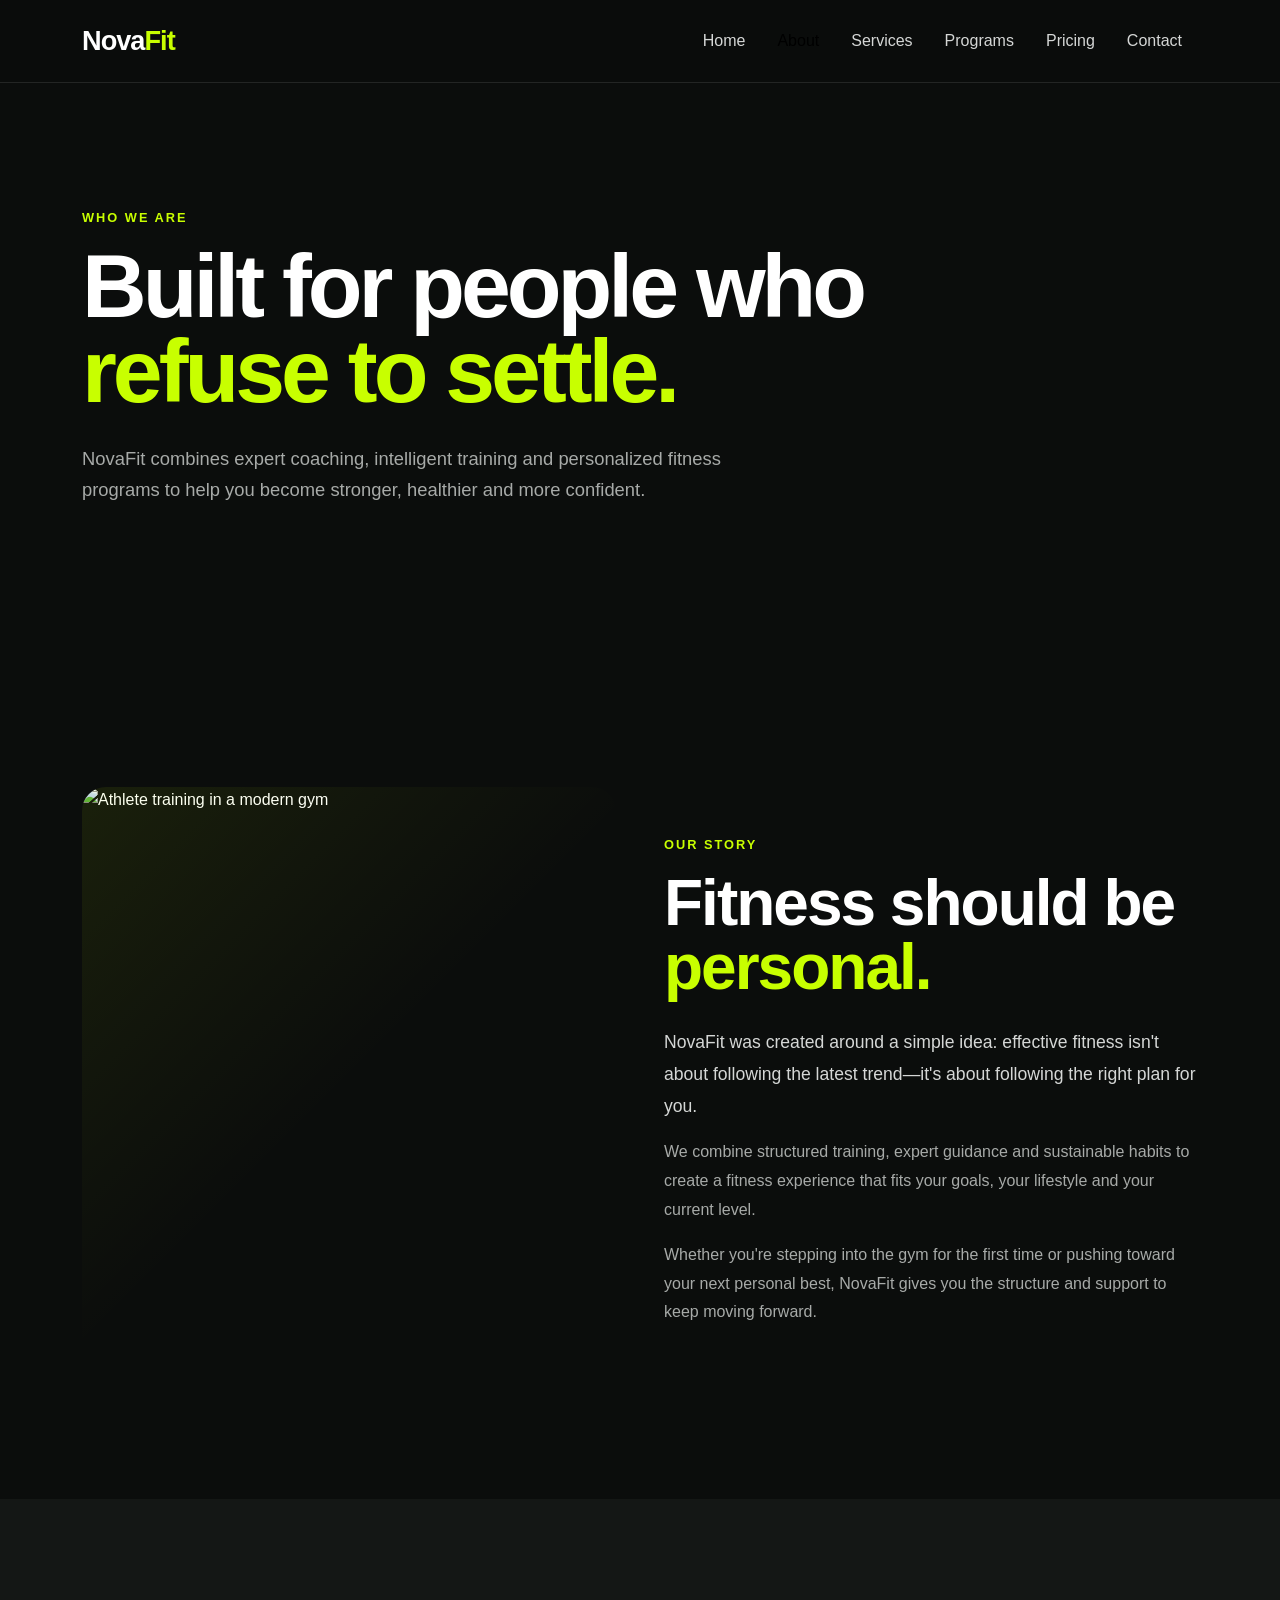
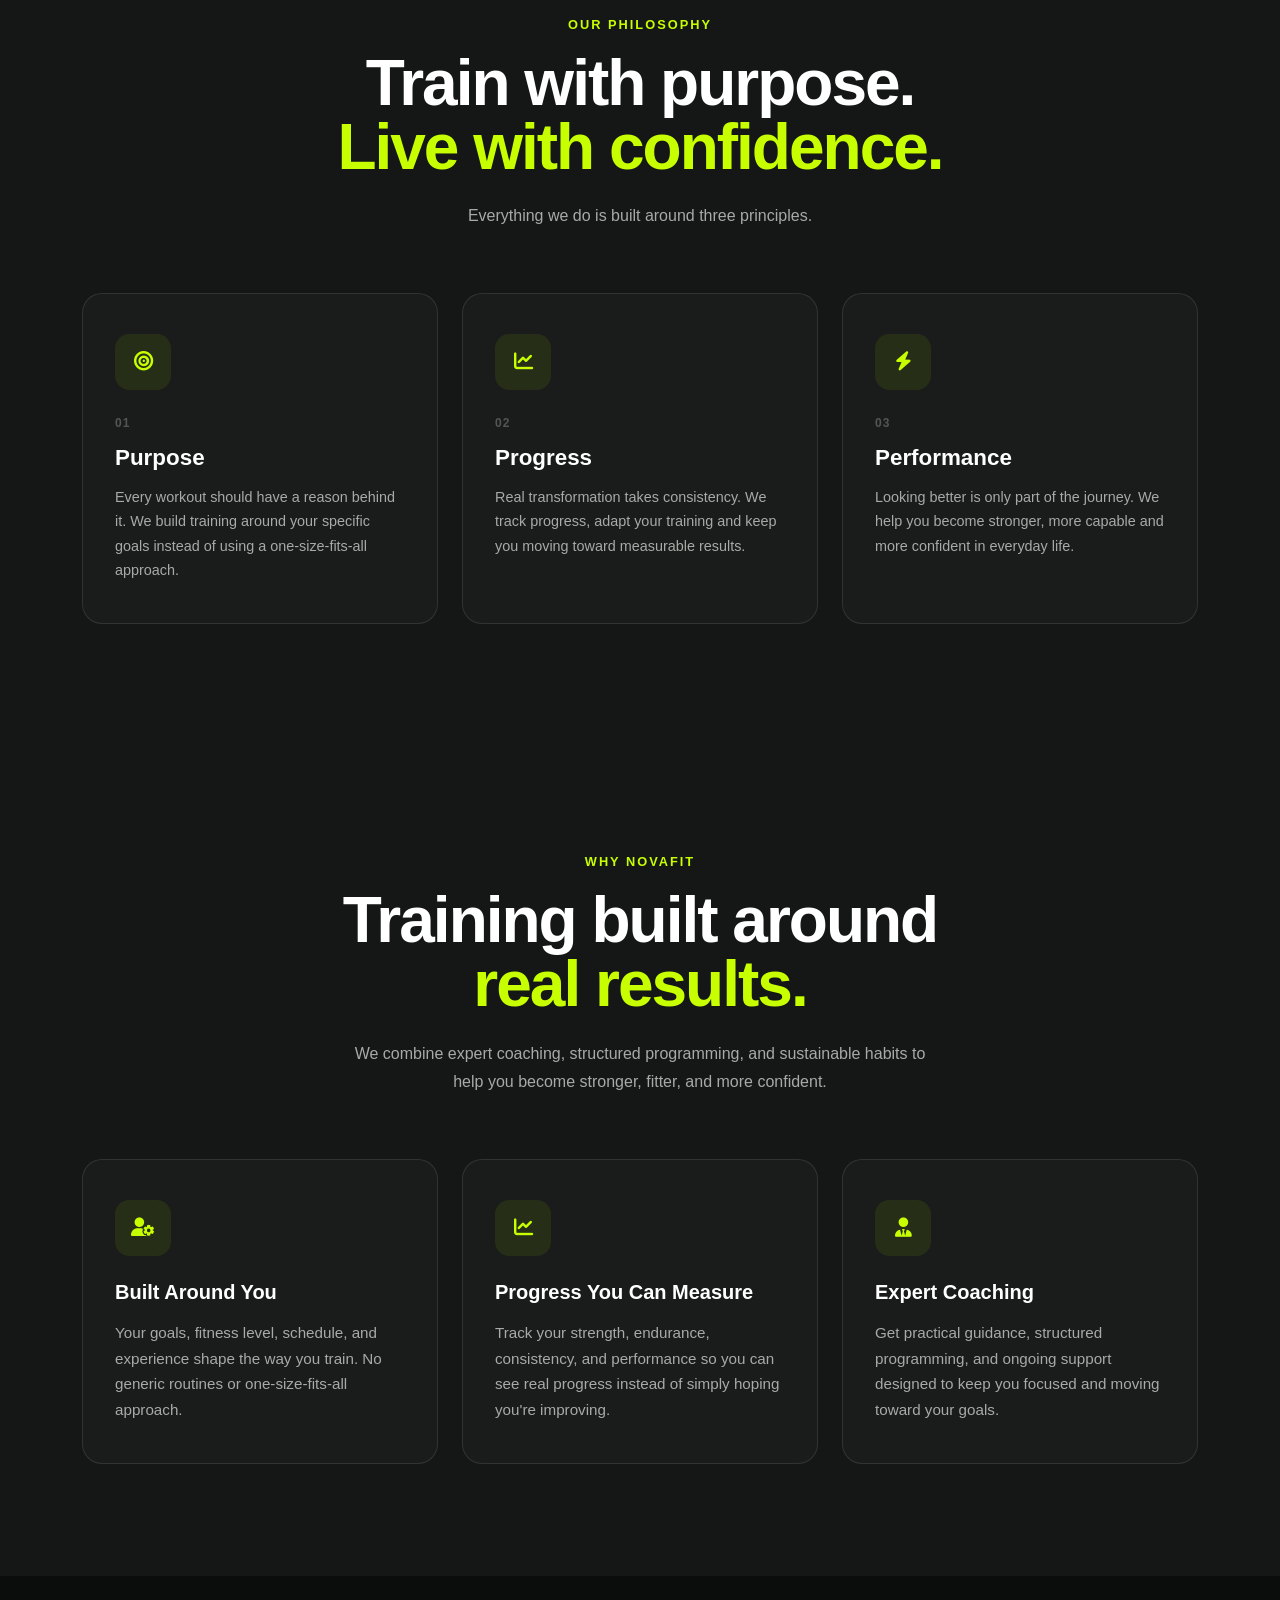
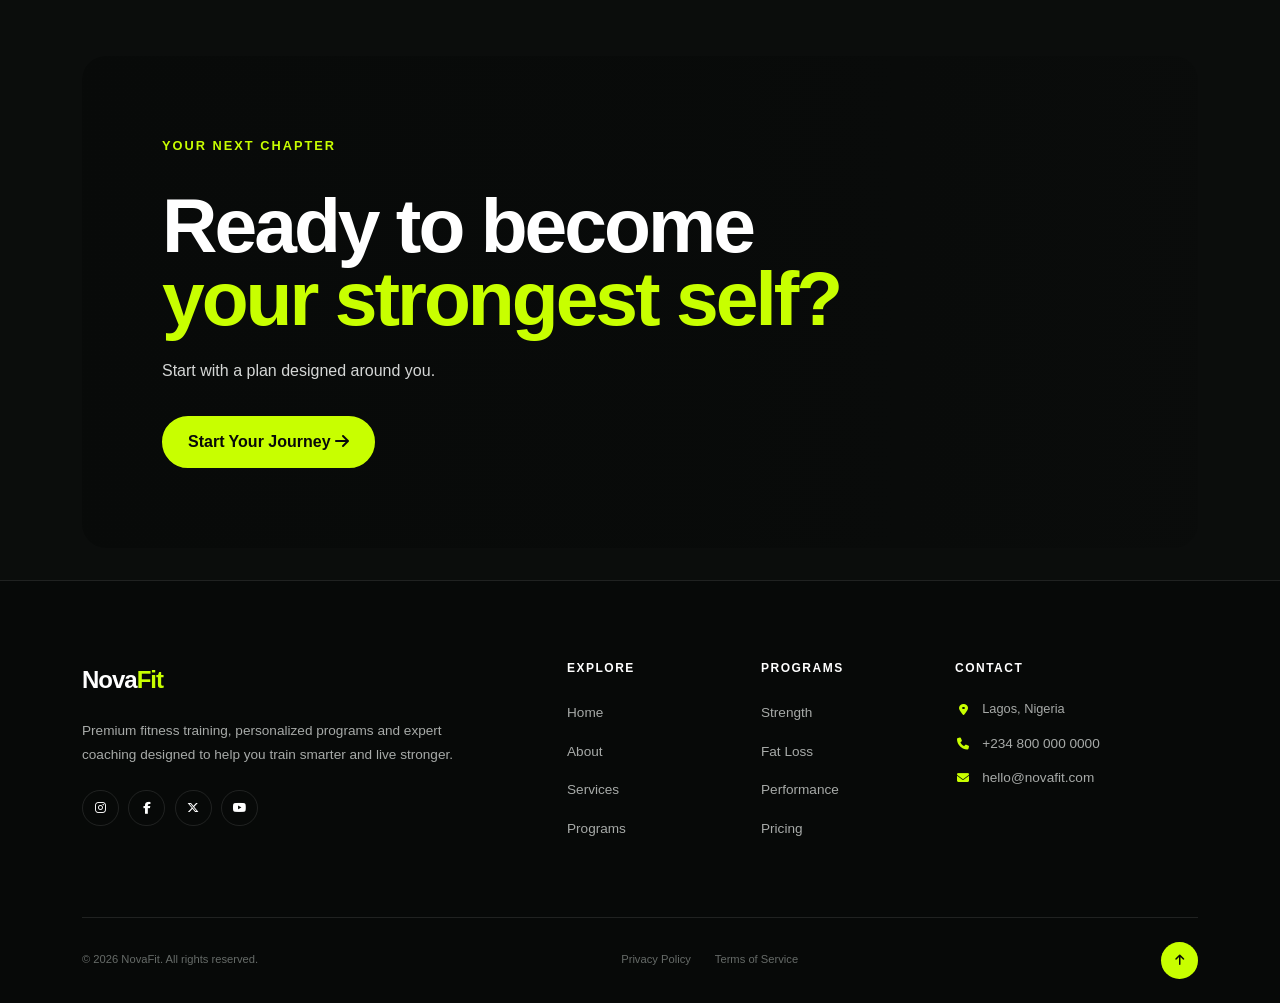
==== about.html @ 63233f36 "fix: clean up contact form submission" ====
<!DOCTYPE html>
<html lang="en">

<head>
    <meta charset="UTF-8">
    <meta name="viewport" content="width=device-width, initial-scale=1.0">

    <meta
        name="description"
        content="Learn more about NovaFit, our fitness philosophy, expert coaching and commitment to helping you achieve your goals."
    >

    <title>About NovaFit | Train Smarter. Live Stronger.</title>

    <!-- Bootstrap -->
    <link
        href="https://cdn.jsdelivr.net/npm/bootstrap@5.3.3/dist/css/bootstrap.min.css"
        rel="stylesheet"
    >

    <!-- Font Awesome -->
    <link
        rel="stylesheet"
        href="https://cdnjs.cloudflare.com/ajax/libs/font-awesome/6.5.2/css/all.min.css"
    >

    <!-- Custom CSS -->
    <link rel="stylesheet" href="style.css">
</head>

<body>

    <!-- =========================================
         NAVIGATION
    ========================================== -->

    <nav class="navbar navbar-expand-lg fixed-top">
        <div class="container">

            <a class="navbar-brand" href="index.html">
                Nova<span>Fit</span>
            </a>

            <button
                class="navbar-toggler"
                type="button"
                data-bs-toggle="collapse"
                data-bs-target="#mainNavbar"
                aria-controls="mainNavbar"
                aria-expanded="false"
                aria-label="Toggle navigation"
            >
                <span class="navbar-toggler-icon"></span>
            </button>

            <div class="collapse navbar-collapse" id="mainNavbar">

                <ul class="navbar-nav ms-auto align-items-lg-center">

                    <li class="nav-item">
                        <a class="nav-link" href="index.html">Home</a>
                    </li>

                    <li class="nav-item">
                        <a class="nav-link active" href="about.html">
                            About
                        </a>
                    </li>

                    <li class="nav-item">
                        <a class="nav-link" href="index.html#services">
                            Services
                        </a>
                    </li>

                    <li class="nav-item">
                        <a class="nav-link" href="index.html#programs">
                            Programs
                        </a>
                    </li>

                    <li class="nav-item">
                        <a class="nav-link" href="index.html#pricing">
                            Pricing
                        </a>
                    </li>

                    <li class="nav-item">
                        <a class="nav-link" href="index.html#contact">
                            Contact
                        </a>
                    </li>

                </ul>

            </div>
        </div>
    </nav>


    <!-- =========================================
         ABOUT HERO
    ========================================== -->

    <section class="about-page-hero">

        <div class="container">

            <div class="about-page-hero-content">

                <span class="section-eyebrow">
                    WHO WE ARE
                </span>

                <h1>
                    Built for people who
                    <span>refuse to settle.</span>
                </h1>

                <p>
                    NovaFit combines expert coaching, intelligent training
                    and personalized fitness programs to help you become
                    stronger, healthier and more confident.
                </p>

            </div>

        </div>

    </section>


    <!-- =========================================
         OUR STORY
    ========================================== -->

    <section class="about-story-section">

        <div class="container">

            <div class="row align-items-center g-5">

                <div class="col-lg-6">

                    <div class="about-story-image">

                        <img
                            src="https://images.unsplash.com/photo-1534438327276-14e5300c3a48?auto=format&fit=crop&w=1200&q=85"
                            alt="Athlete training in a modern gym"
                        >

                    </div>

                </div>


                <div class="col-lg-6">

                    <div class="about-story-content">

                        <span class="section-eyebrow">
                            OUR STORY
                        </span>

                        <h2>
                            Fitness should be
                            <span>personal.</span>
                        </h2>

                        <p class="about-intro">
                            NovaFit was created around a simple idea:
                            effective fitness isn't about following the
                            latest trend—it's about following the right
                            plan for you.
                        </p>

                        <p>
                            We combine structured training, expert guidance
                            and sustainable habits to create a fitness
                            experience that fits your goals, your lifestyle
                            and your current level.
                        </p>

                        <p>
                            Whether you're stepping into the gym for the
                            first time or pushing toward your next personal
                            best, NovaFit gives you the structure and
                            support to keep moving forward.
                        </p>

                    </div>

                </div>

            </div>

        </div>

    </section>


    <!-- =========================================
         OUR PHILOSOPHY
    ========================================== -->

    <section class="about-philosophy-section">

        <div class="container">

            <div class="text-center philosophy-header">

                <span class="section-eyebrow">
                    OUR PHILOSOPHY
                </span>

                <h2>
                    Train with purpose.
                    <span>Live with confidence.</span>
                </h2>

                <p>
                    Everything we do is built around three principles.
                </p>

            </div>


            <div class="row g-4">

                <div class="col-md-4">

                    <div class="philosophy-card">

                        <div class="philosophy-icon">
                            <i class="fa-solid fa-bullseye"></i>
                        </div>

                        <span class="philosophy-number">
                            01
                        </span>

                        <h3>
                            Purpose
                        </h3>

                        <p>
                            Every workout should have a reason behind it.
                            We build training around your specific goals
                            instead of using a one-size-fits-all approach.
                        </p>

                    </div>

                </div>


                <div class="col-md-4">

                    <div class="philosophy-card">

                        <div class="philosophy-icon">
                            <i class="fa-solid fa-chart-line"></i>
                        </div>

                        <span class="philosophy-number">
                            02
                        </span>

                        <h3>
                            Progress
                        </h3>

                        <p>
                            Real transformation takes consistency.
                            We track progress, adapt your training and
                            keep you moving toward measurable results.
                        </p>

                    </div>

                </div>


                <div class="col-md-4">

                    <div class="philosophy-card">

                        <div class="philosophy-icon">
                            <i class="fa-solid fa-bolt"></i>
                        </div>

                        <span class="philosophy-number">
                            03
                        </span>

                        <h3>
                            Performance
                        </h3>

                        <p>
                            Looking better is only part of the journey.
                            We help you become stronger, more capable and
                            more confident in everyday life.
                        </p>

                    </div>

                </div>

            </div>

        </div>

    </section>

    <!-- =========================================
     WHY NOVAFIT SECTION
========================================= -->

<section class="why-novafit-section">

    <div class="container">

        <div class="why-novafit-header text-center">

            <span class="section-eyebrow">
                WHY NOVAFIT
            </span>

            <h2>
                Training built around
                <span>real results.</span>
            </h2>

            <p>
                We combine expert coaching, structured programming,
                and sustainable habits to help you become stronger,
                fitter, and more confident.
            </p>

        </div>


        <div class="row g-4">

            <!-- Card 1 -->
            <div class="col-md-4">

                <div class="why-card reveal">

                    <div class="why-icon">
                        <i class="fas fa-user-cog"></i>
                    </div>

                    <h3>
                        Built Around You
                    </h3>

                    <p>
                        Your goals, fitness level, schedule, and experience
                        shape the way you train. No generic routines or
                        one-size-fits-all approach.
                    </p>

                </div>

            </div>


            <!-- Card 2 -->
            <div class="col-md-4">

                <div class="why-card reveal">

                    <div class="why-icon">
                        <i class="fas fa-chart-line"></i>
                    </div>

                    <h3>
                        Progress You Can Measure
                    </h3>

                    <p>
                        Track your strength, endurance, consistency, and
                        performance so you can see real progress instead of
                        simply hoping you're improving.
                    </p>

                </div>

            </div>


            <!-- Card 3 -->
            <div class="col-md-4">

                <div class="why-card reveal">

                    <div class="why-icon">
                        <i class="fas fa-user-tie"></i>
                    </div>

                    <h3>
                        Expert Coaching
                    </h3>

                    <p>
                        Get practical guidance, structured programming, and
                        ongoing support designed to keep you focused and
                        moving toward your goals.
                    </p>

                </div>
            </div>

        </div>

    </div>

</section>


    <!-- =========================================
         ABOUT CTA
    ========================================== -->

    <section class="about-page-cta">

        <div class="container">

            <div class="about-page-cta-inner">

                <span class="section-eyebrow">
                    YOUR NEXT CHAPTER
                </span>

                <h2>
                    Ready to become
                    <span>your strongest self?</span>
                </h2>

                <p>
                    Start with a plan designed around you.
                </p>

                <a
                    href="index.html#contact"
                    class="btn btn-primary-custom"
                >
                    Start Your Journey
                    <i class="fa-solid fa-arrow-right"></i>
                </a>

            </div>

        </div>

    </section>

    


    <!-- =========================================
     FOOTER
========================================= -->

<footer class="site-footer">

    <div class="container">

        <div class="footer-main">

            <div class="row g-5">

                <!-- FOOTER BRAND -->

                <div class="col-lg-5">

                    <div class="footer-brand">

                        <a
                            href="index.html"
                            class="footer-logo"
                        >
                            Nova<span>Fit</span>
                        </a>

                        <p>
                            Premium fitness training, personalized
                            programs and expert coaching designed to
                            help you train smarter and live stronger.
                        </p>

                        <div class="footer-socials">

                            <a
                                href="#"
                                aria-label="Instagram"
                            >
                                <i class="fa-brands fa-instagram"></i>
                            </a>

                            <a
                                href="#"
                                aria-label="Facebook"
                            >
                                <i class="fa-brands fa-facebook-f"></i>
                            </a>

                            <a
                                href="#"
                                aria-label="X"
                            >
                                <i class="fa-brands fa-x-twitter"></i>
                            </a>

                            <a
                                href="#"
                                aria-label="YouTube"
                            >
                                <i class="fa-brands fa-youtube"></i>
                            </a>

                        </div>

                    </div>

                </div>


                <!-- FOOTER NAVIGATION -->

                <div class="col-6 col-lg-2">

                    <div class="footer-column">

                        <h3>
                            Explore
                        </h3>

                        <ul>

                            <li>
                                <a href="index.html">
                                    Home
                                </a>
                            </li>

                            <li>
                                <a href="about.html">
                                    About
                                </a>
                            </li>

                            <li>
                                <a href="index.html#services">
                                    Services
                                </a>
                            </li>

                            <li>
                                <a href="index.html#programs">
                                    Programs
                                </a>
                            </li>

                        </ul>

                    </div>

                </div>


                <!-- FOOTER SERVICES -->

                <div class="col-6 col-lg-2">

                    <div class="footer-column">

                        <h3>
                            Programs
                        </h3>

                        <ul>

                            <li>
                                <a href="index.html#programs">
                                    Strength
                                </a>
                            </li>

                            <li>
                                <a href="index.html#programs">
                                    Fat Loss
                                </a>
                            </li>

                            <li>
                                <a href="index.html#programs">
                                    Performance
                                </a>
                            </li>

                            <li>
                                <a href="index.html#pricing">
                                    Pricing
                                </a>
                            </li>

                        </ul>

                    </div>

                </div>


                <!-- FOOTER CONTACT -->

                <div class="col-lg-3">

                    <div class="footer-column">

                        <h3>
                            Contact
                        </h3>

                        <ul class="footer-contact-list">

                            <li>

                                <i class="fa-solid fa-location-dot"></i>

                                <span>
                                    Lagos, Nigeria
                                </span>

                            </li>

                            <li>

                                <i class="fa-solid fa-phone"></i>

                                <a href="tel:+2348000000000">
                                    +234 800 000 0000
                                </a>

                            </li>

                            <li>

                                <i class="fa-solid fa-envelope"></i>

                                <a href="mailto:hello@novafit.com">
                                    hello@novafit.com
                                </a>

                            </li>

                        </ul>

                    </div>

                </div>

            </div>

        </div>


        <!-- FOOTER BOTTOM -->

        <div class="footer-bottom">

            <p>
                © 2026 NovaFit. All rights reserved.
            </p>

            <div class="footer-bottom-links">

                <a href="#" aria-label="Privacy Policy">
                    Privacy Policy
                </a>

                <a href="#" aria-label="Terms Of Service">
                    Terms of Service
                </a>

            </div>

            <a
                href="#"
                class="back-to-top"
                aria-label="Back to top"
            >
                <i class="fa-solid fa-arrow-up"></i>
            </a>

        </div>

    </div>

</footer>

    <!-- Bootstrap JS -->
    <script
        src="https://cdn.jsdelivr.net/npm/bootstrap@5.3.3/dist/js/bootstrap.bundle.min.js"
    ></script>

</body>

</html>
---- style.css ----
/* =========================================
   NOVAFIT - GLOBAL STYLES
========================================= */

:root {
    --primary-color: #c8ff00;
    --dark-color: #0b0d0c;
    --dark-secondary: #141715;
    --text-color: #ffffff;
    --muted-text: #a7aaa8;
    --border-color: rgba(255, 255, 255, 0.1);
}


/* =========================================
   RESET
========================================= */

* {
    margin: 0;
    padding: 0;
    box-sizing: border-box;
}

html {
    scroll-behavior: smooth;
}

body {
    font-family: Arial, Helvetica, sans-serif;
    background: var(--dark-color);
    color: var(--text-color);
    line-height: 1.6;
}


/* =========================================
   NAVIGATION
========================================= */

.navbar {
    padding: 0.9rem 0;
    background: rgba(11, 13, 12, 0.85);
    backdrop-filter: blur(12px);
    border-bottom: 1px solid var(--border-color);
}

.navbar-brand {
    color: #ffffff;
    font-size: 1.7rem;
    font-weight: 800;
    letter-spacing: -1px;
}

.navbar-brand span {
    color: var(--primary-color);
}

.navbar-brand:hover {
    color: #ffffff;
}

.nav-link {
    color: #d5d7d6;
    font-weight: 500;
    margin: 0 0.5rem;
    transition: color 0.3s ease;
}

.nav-link:hover,
.nav-link.active {
    color: var(--primary-color);
}

.nav-link:focus,
.nav-link:focus-visible {
    color: var(--primary-color);
}


/* =========================================
   BUTTONS
========================================= */

.btn-primary-custom {
    background: var(--primary-color);
    color: #080a09;
    border: 2px solid var(--primary-color);
    border-radius: 50px;
    padding: 0.75rem 1.5rem;
    font-weight: 700;
    transition: all 0.3s ease;
}

.btn-primary-custom:hover {
    background: transparent;
    color: var(--primary-color);
    border-color: var(--primary-color);
    transform: translateY(-2px);
}

.btn-outline-custom {
    color: #ffffff;
    border: 2px solid rgba(255, 255, 255, 0.3);
    border-radius: 50px;
    padding: 0.75rem 1.5rem;
    font-weight: 600;
    transition: all 0.3s ease;
}

.btn-outline-custom:hover {
    color: var(--primary-color);
    border-color: var(--primary-color);
}


/* =========================================
   HERO
========================================= */

.hero-section {
    min-height: 100vh;
    padding-top: 90px;

    background:
        linear-gradient(
            90deg,
            rgba(11, 13, 12, 0.98) 0%,
            rgba(11, 13, 12, 0.88) 45%,
            rgba(11, 13, 12, 0.45) 100%
        ),
        url("https://images.unsplash.com/photo-1581009146145-b5ef050c2e1e?auto=format&fit=crop&w=2000&q=85")
        center / cover no-repeat;

    display: flex;
    align-items: center;
}

.hero-eyebrow {
    display: inline-flex;
    align-items: center;
    gap: 0.5rem;

    color: var(--primary-color);
    font-size: 0.85rem;
    font-weight: 700;
    letter-spacing: 2px;

    margin-bottom: 1.5rem;
}

.hero-section h1 {
    max-width: 850px;

    font-size: clamp(3rem, 6vw, 5.5rem);
    line-height: 0.95;
    letter-spacing: -4px;
    font-weight: 900;
}

.hero-section h1 span {
    display: block;
    color: var(--primary-color);
}

.hero-description {
    max-width: 600px;
    margin: 1.5rem 0;

    color: var(--muted-text);
    font-size: 1.15rem;
}

.hero-buttons {
    display: flex;
    flex-wrap: wrap;
    gap: 1rem;
}

.hero-buttons i {
    margin-left: 0.5rem;
}


/* =========================================
   HERO STATS
========================================= */

.hero-stats {
    display: flex;
    flex-wrap: wrap;
    gap: 2.5rem;

    margin-top: 2.5rem;
}

.stat {
    display: flex;
    flex-direction: column;
}

.stat strong {
    color: #ffffff;
    font-size: 2rem;
    line-height: 1;
}

.stat span {
    color: var(--muted-text);
    font-size: 0.9rem;
    margin-top: 0.4rem;
}


/* =========================================
   MOBILE NAVBAR ICON
========================================= */

.navbar-toggler {
    border: 1px solid rgba(255, 255, 255, 0.25);
}

.navbar-toggler:focus {
    box-shadow: none;
}

.navbar-toggler-icon {
    filter: invert(1);
}


/* =========================================
   RESPONSIVE DESIGN
========================================= */

@media (max-width: 991px) {

    .navbar-collapse {
        padding-top: 1rem;
    }

    .nav-link {
        padding: 0.7rem 0;
    }

    .hero-section {
        background:
            linear-gradient(
                90deg,
                rgba(11, 13, 12, 0.95),
                rgba(11, 13, 12, 0.8)
            ),
            url("https://images.unsplash.com/photo-1581009146145-b5ef050c2e1e?auto=format&fit=crop&w=1200&q=80")
            center / cover no-repeat;
    }
}


@media (max-width: 576px) {

    .navbar {
        padding: 1rem 0;
    }

    .hero-section h1 {
        font-size: 3.2rem;
        letter-spacing: -2px;
    }

    .hero-description {
        font-size: 1rem;
    }

    .hero-buttons {
        flex-direction: column;
        align-items: stretch;
    }

    .hero-buttons .btn {
        width: 100%;
    }

    .hero-stats {
        gap: 1.5rem;
        margin-top: 3rem;
    }

    .stat strong {
        font-size: 1.6rem;
    }

    .services-section {
    padding: 5rem 0;
}

.services-header {
    margin-bottom: 3rem;
}

.services-header h2 {
    letter-spacing: -1px;
}

.service-card {
    padding: 1.5rem;
}
}

/* =========================================
   SERVICES SECTION
========================================= */

.services-section {
    padding: 7rem 0;
    background: var(--dark-secondary);
}


/* =========================================
   SERVICES HEADER
========================================= */

.services-header {
    max-width: 700px;
    margin-bottom: 4rem;
}

.section-eyebrow {
    display: inline-block;

    color: var(--primary-color);
    font-size: 0.8rem;
    font-weight: 700;
    letter-spacing: 2px;

    margin-bottom: 1rem;
}

.services-header h2 {
    font-size: clamp(2.5rem, 5vw, 4.5rem);
    line-height: 1;
    letter-spacing: -2px;
    font-weight: 800;

    margin-bottom: 1.5rem;
}

.services-header h2 span {
    color: var(--primary-color);
}

.services-header p {
    max-width: 600px;

    color: var(--muted-text);
    font-size: 1.05rem;
}


/* =========================================
   SERVICE CARD
========================================= */

.service-card {
    position: relative;

    height: 100%;
    padding: 2rem;

    background: rgba(255, 255, 255, 0.025);
    border: 1px solid var(--border-color);
    border-radius: 1.25rem;

    overflow: hidden;

    transition:
        transform 0.35s ease,
        border-color 0.35s ease,
        background 0.35s ease;
}

.service-card::before {
    content: "";

    position: absolute;
    top: 0;
    left: 0;

    width: 100%;
    height: 3px;

    background: var(--primary-color);

    transform: scaleX(0);
    transform-origin: left;

    transition: transform 0.35s ease;
}

.service-card:hover {
    transform: translateY(-8px);

    border-color: rgba(200, 255, 0, 0.4);

    background: rgba(255, 255, 255, 0.045);
}

.service-card:hover::before {
    transform: scaleX(1);
}


/* =========================================
   SERVICE NUMBER
========================================= */

.service-number {
    color: rgba(255, 255, 255, 0.25);

    font-size: 0.8rem;
    font-weight: 700;

    letter-spacing: 1px;

    margin-bottom: 2rem;
}


/* =========================================
   SERVICE ICON
========================================= */

.service-icon {
    width: 3.5rem;
    height: 3.5rem;

    display: flex;
    align-items: center;
    justify-content: center;

    margin-bottom: 1.5rem;

    color: var(--primary-color);

    background: rgba(200, 255, 0, 0.08);

    border-radius: 0.9rem;

    font-size: 1.25rem;
}


/* =========================================
   SERVICE CONTENT
========================================= */

.service-card h3 {
    font-size: 1.25rem;
    font-weight: 700;

    margin-bottom: 1rem;
}

.service-card p {
    color: var(--muted-text);

    font-size: 0.95rem;

    margin-bottom: 2rem;
}


/* =========================================
   SERVICE LINK
========================================= */

.service-link {
    display: inline-flex;
    align-items: center;
    gap: 0.5rem;

    color: #ffffff;

    font-size: 0.85rem;
    font-weight: 700;

    text-decoration: none;

    transition:
        color 0.3s ease,
        gap 0.3s ease;
}

.service-link:hover {
    color: var(--primary-color);
    gap: 0.8rem;
}

/* =========================================
   ABOUT SECTION
========================================= */

.about-section {
    padding: 7rem 0;
    background: var(--dark-color);
}


/* =========================================
   ABOUT IMAGE
========================================= */

.about-image-wrapper {
    position: relative;
    max-width: 600px;
}

.about-image {
    display: block;

    width: 100%;
    height: 620px;

    object-fit: cover;

    border-radius: 1.5rem;
}


/* =========================================
   EXPERIENCE CARD
========================================= */

.experience-card {
    position: absolute;

    right: -25px;
    bottom: 35px;

    display: flex;
    align-items: center;
    gap: 1rem;

    padding: 1.25rem 1.5rem;

    background: var(--primary-color);
    color: #080a09;

    border-radius: 1rem;

    box-shadow: 0 20px 50px rgba(0, 0, 0, 0.3);
}

.experience-card strong {
    font-size: 2.5rem;
    line-height: 1;
    font-weight: 900;
}

.experience-card span {
    font-size: 0.8rem;
    font-weight: 700;
    line-height: 1.3;
}


/* =========================================
   ABOUT CONTENT
========================================= */

.about-content {
    max-width: 600px;
}

.about-content h2 {
    font-size: clamp(2.5rem, 5vw, 4.5rem);
    line-height: 1;
    letter-spacing: -2px;
    font-weight: 800;

    margin-bottom: 1.75rem;
}

.about-content h2 span {
    display: block;
    color: var(--primary-color);
}

.about-content p {
    color: var(--muted-text);
    font-size: 1rem;
}

.about-intro {
    font-size: 1.1rem !important;
    color: #d5d7d6 !important;
    margin-bottom: 1rem;
}


/* =========================================
   BENEFITS
========================================= */

.about-benefits {
    margin: 2rem 0 2.5rem;
}

.benefit-item {
    display: flex;
    align-items: flex-start;
    gap: 1rem;

    margin-bottom: 1.5rem;
}

.benefit-icon {
    flex-shrink: 0;

    color: var(--primary-color);

    font-size: 1.2rem;

    margin-top: 0.15rem;
}

.benefit-item h3 {
    font-size: 1rem;
    font-weight: 700;

    margin-bottom: 0.25rem;
}

.benefit-item p {
    margin: 0;
    font-size: 0.9rem;
}


@media (max-width: 991px) {

    /* ABOUT RESPONSIVE */
    .about-image-wrapper {
        max-width: 700px;
        margin: 0 auto;
    }

    .about-content {
        max-width: 700px;
    }

    .experience-card {
        right: 20px;
    }

    /* PROGRAMS RESPONSIVE */
    .programs-header {
    align-items: flex-start;
    flex-direction: column;
    gap: 1.5rem;
}

.programs-header > p {
    max-width: 600px;
    margin-left: auto;
    margin-right: auto;
}
}


@media (max-width: 576px) {
    /* ABOUT RESPONSIVE */
    .about-section {
        padding: 5rem 0;
    }

    .about-image {
        height: 450px;
    }

    .experience-card {
        right: 15px;
        bottom: 20px;

        padding: 1rem 1.2rem;
    }

    .experience-card strong {
        font-size: 2rem;
    }

    .about-content h2 {
        letter-spacing: -1px;
    }

    .about-intro {
        font-size: 1rem !important;
    }

    /* PROGRAMS RESPONSIVE */
    .programs-section {
    padding: 5rem 0;
}

.programs-header {
    margin-bottom: 3rem;
    align-items: center;
    text-align: center;
}

.programs-header h2 {
    letter-spacing: -1px;
}

.program-image {
    height: 240px;
}

.program-content {
    padding: 1.5rem;
}

    /*TESTINONIAL RESPONSIVE*/
.results-section {
    padding: 5rem 0;
}

.results-header {
    margin-bottom: 3rem;
}

.results-header h2 {
    letter-spacing: -1px;
}

.results-stats {
    margin-bottom: 3.5rem;
}

.result-stat {
    padding: 1.5rem 0.5rem;
}

.testimonial-card {
    padding: 1.5rem;
}

/* PRICING RESPONSIVE */

.pricing-section {
    padding: 5rem 0;
}

.pricing-header {
    margin-bottom: 3rem;
}

.pricing-header h2 {
    letter-spacing: -1px;
}

.pricing-card {
    min-height: auto;
    padding: 2rem 1.5rem;
}

.pricing-price {
    margin: 2rem 0;
}

.pricing-price strong {
    font-size: 3rem;
}

.popular-pricing {
    top: 1rem;
    right: 1rem;
}

/* FINAL CTA RESPONSIVE */

.final-cta-section {
    padding: 3rem 0;
}

.final-cta {
    min-height: 550px;

    padding: 3rem 1.5rem;

    align-items: flex-end;

    background:
        linear-gradient(
            0deg,
            rgba(8, 10, 9, 0.98) 10%,
            rgba(8, 10, 9, 0.75) 65%,
            rgba(8, 10, 9, 0.35) 100%
        ),
        url("https://images.unsplash.com/photo-1534438327276-14e5300c3a48?auto=format&fit=crop&w=1000&q=85")
        center / cover no-repeat;
}

.final-cta h2 {
    letter-spacing: -1px;
}

.final-cta p {
    font-size: 0.95rem;
}

.final-cta-actions {
    flex-direction: column;
    align-items: flex-start;
    gap: 1.25rem;
}

/* CONTACT RESPONSIVE */

.contact-section {
    padding: 5rem 0;
}

.contact-content {
    max-width: 100%;
}

.contact-content h2 {
    letter-spacing: -1px;
}

.contact-form-wrapper {
    padding: 1.5rem;
}

.contact-form-header h3 {
    font-size: 1.35rem;
}

/* FOOTER RESPONSIVE */

.site-footer {
    padding: 4rem 0 1.25rem;
}

.footer-main {
    padding-bottom: 3rem;
}

.footer-brand p {
    max-width: 100%;
}

.footer-bottom {
    flex-direction: column;
    align-items: flex-start;
}

.footer-bottom-links {
    flex-wrap: wrap;
    gap: 1rem;
}

.back-to-top {
    align-self: flex-end;
}

}

/* =========================================
   PROGRAMS SECTION
========================================= */

.programs-section {
    padding: 7rem 0;
    background: var(--dark-secondary);
}


/* =========================================
   PROGRAMS HEADER
========================================= */

.programs-header {
    display: flex;
    justify-content: space-between;
    align-items: center;
    gap: 3rem;

    margin-bottom: 4rem;
}

.programs-header h2 {
    font-size: clamp(2.5rem, 5vw, 4.5rem);
    line-height: 1;
    letter-spacing: -2px;
    font-weight: 800;

    margin: 0;
}

.programs-header h2 span {
    display: block;
    color: var(--primary-color);
}

.programs-header > p {
    max-width: 380px;

    margin: 0;

    color: var(--muted-text);
}


/* =========================================
   PROGRAM CARD
========================================= */

.program-card {
    position: relative;

    height: 100%;

    background: var(--dark-color);

    border: 1px solid var(--border-color);
    border-radius: 1.25rem;

    overflow: hidden;

    transition:
        transform 0.35s ease,
        border-color 0.35s ease;
}

.program-card:hover {
    transform: translateY(-8px);
    border-color: rgba(200, 255, 0, 0.35);
}


/* =========================================
   PROGRAM IMAGE
========================================= */

.program-image {
    position: relative;

    height: 280px;

    overflow: hidden;
}

.program-image img {
    width: 100%;
    height: 100%;

    object-fit: cover;

    transition: transform 0.5s ease;
}

.program-card:hover .program-image img {
    transform: scale(1.05);
}

.program-image::after {
    content: "";

    position: absolute;
    inset: 0;

    background: linear-gradient(
        to top,
        rgba(11, 13, 12, 0.75),
        transparent 60%
    );
}


/* =========================================
   PROGRAM LABEL
========================================= */

.program-label {
    position: absolute;

    left: 1.25rem;
    bottom: 1.25rem;

    z-index: 2;

    padding: 0.4rem 0.75rem;

    background: var(--primary-color);
    color: #080a09;

    border-radius: 50px;

    font-size: 0.7rem;
    font-weight: 800;
    letter-spacing: 1px;
}


/* =========================================
   PROGRAM CONTENT
========================================= */

.program-content {
    padding: 2rem;
}

.program-content h3 {
    font-size: 1.5rem;
    font-weight: 800;

    margin-bottom: 0.75rem;
}

.program-content > p {
    color: var(--muted-text);

    font-size: 0.95rem;

    margin-bottom: 1.5rem;
}


/* =========================================
   PROGRAM FEATURES
========================================= */

.program-features {
    list-style: none;

    padding: 0;
    margin: 0 0 2rem;
}

.program-features li {
    display: flex;
    align-items: center;
    gap: 0.65rem;

    color: #d5d7d6;

    font-size: 0.9rem;

    margin-bottom: 0.65rem;
}

.program-features i {
    color: var(--primary-color);
    font-size: 0.75rem;
}


/* =========================================
   PROGRAM LINK
========================================= */

.program-link {
    display: inline-flex;
    align-items: center;
    gap: 0.5rem;

    color: #ffffff;

    font-size: 0.85rem;
    font-weight: 700;

    text-decoration: none;

    transition:
        color 0.3s ease,
        gap 0.3s ease;
}

.program-link:hover {
    color: var(--primary-color);
    gap: 0.8rem;
}


/* =========================================
   FEATURED PROGRAM
========================================= */

.featured-program {
    border-color: rgba(200, 255, 0, 0.45);
}

.popular-badge {
    position: absolute;

    top: 1rem;
    right: 1rem;

    z-index: 5;

    padding: 0.45rem 0.75rem;

    background: var(--primary-color);
    color: #080a09;

    border-radius: 50px;

    font-size: 0.65rem;
    font-weight: 800;
    letter-spacing: 1px;
}

/* =========================================
   RESULTS & TESTIMONIALS SECTION
========================================= */

.results-section {
    padding: 7rem 0;
    background: var(--dark-color);
}


/* =========================================
   RESULTS HEADER
========================================= */

.results-header {
    max-width: 750px;
    margin: 0 auto 4rem;
}

.results-header h2 {
    font-size: clamp(2.5rem, 5vw, 4.5rem);
    line-height: 1;
    letter-spacing: -2px;
    font-weight: 800;

    margin-bottom: 1.5rem;
}

.results-header h2 span {
    display: block;
    color: var(--primary-color);
}

.results-header p {
    max-width: 620px;
    margin: 0 auto;

    color: var(--muted-text);
}


/* =========================================
   STATISTICS
========================================= */

.results-stats {
    margin-bottom: 5rem;
}

.result-stat {
    text-align: center;

    padding: 2rem 1rem;

    border-top: 1px solid var(--border-color);
    border-bottom: 1px solid var(--border-color);
}

.result-stat strong {
    display: block;

    color: var(--primary-color);

    font-size: clamp(2rem, 4vw, 3rem);
    font-weight: 900;
    line-height: 1;

    margin-bottom: 0.65rem;
}

.result-stat span {
    color: var(--muted-text);

    font-size: 0.8rem;
    font-weight: 700;
    letter-spacing: 0.5px;
    text-transform: uppercase;
}


/* =========================================
   TESTIMONIAL CARD
========================================= */

.testimonial-card {
    height: 100%;

    padding: 2.25rem;

    background: rgba(255, 255, 255, 0.025);

    border: 1px solid var(--border-color);
    border-radius: 1.25rem;

    transition:
        transform 0.35s ease,
        border-color 0.35s ease,
        background 0.35s ease;
}

.testimonial-card:hover {
    transform: translateY(-6px);

    border-color: rgba(200, 255, 0, 0.35);

    background: rgba(255, 255, 255, 0.045);
}


/* =========================================
   TESTIMONIAL RATING
========================================= */

.testimonial-rating {
    color: var(--primary-color);

    font-size: 0.9rem;
    letter-spacing: 3px;

    margin-bottom: 1.5rem;
}


/* =========================================
   TESTIMONIAL QUOTE
========================================= */

.testimonial-card blockquote {
    margin: 0 0 2rem;

    color: #e5e7e6;

    font-size: 1.05rem;
    line-height: 1.7;
}


/* =========================================
   TESTIMONIAL AUTHOR
========================================= */

.testimonial-author {
    display: flex;
    align-items: center;
    gap: 0.9rem;

    margin-top: auto;
}

.author-avatar {
    width: 2.8rem;
    height: 2.8rem;

    display: flex;
    align-items: center;
    justify-content: center;

    flex-shrink: 0;

    background: var(--primary-color);
    color: #080a09;

    border-radius: 50%;

    font-size: 0.75rem;
    font-weight: 900;
}

.testimonial-author strong {
    display: block;

    color: #ffffff;

    font-size: 0.9rem;

    margin-bottom: 0.15rem;
}

.testimonial-author span {
    display: block;

    color: var(--muted-text);

    font-size: 0.75rem;
}


/* =========================================
   FEATURED TESTIMONIAL
========================================= */

.featured-testimonial {
    border-color: rgba(200, 255, 0, 0.4);

    background:
        linear-gradient(
            145deg,
            rgba(200, 255, 0, 0.06),
            rgba(255, 255, 255, 0.025)
        );

         transform: translateY(-12px);
}

/* =========================================
   PRICING SECTION
========================================= */

.pricing-section {
    padding: 7rem 0;
    background: var(--dark-secondary);
}


/* =========================================
   PRICING HEADER
========================================= */

.pricing-header {
    max-width: 700px;
    margin: 0 auto 4rem;
}

.pricing-header h2 {
    font-size: clamp(2.5rem, 5vw, 4.5rem);
    line-height: 1;
    letter-spacing: -2px;
    font-weight: 800;

    margin-bottom: 1.5rem;
}

.pricing-header h2 span {
    display: block;
    color: var(--primary-color);
}

.pricing-header p {
    max-width: 600px;

    margin: 0 auto;

    color: var(--muted-text);
}


/* =========================================
   PRICING CARD
========================================= */

.pricing-card {
    position: relative;

    display: flex;
    flex-direction: column;

    height: 100%;
    min-height: 560px;

    padding: 2.5rem;

    background: var(--dark-color);

    border: 1px solid var(--border-color);
    border-radius: 1.25rem;

    overflow: hidden;

    transition:
        transform 0.35s ease,
        border-color 0.35s ease;
}

.pricing-card:hover {
    transform: translateY(-8px);

    border-color: rgba(200, 255, 0, 0.35);
}


/* =========================================
   PRICING CARD HEADER
========================================= */

.pricing-label {
    display: inline-block;

    color: var(--primary-color);

    font-size: 0.75rem;
    font-weight: 800;
    letter-spacing: 2px;

    margin-bottom: 1.5rem;
}

.pricing-card-header h3 {
    font-size: 1.6rem;
    font-weight: 800;

    margin-bottom: 0.75rem;
}

.pricing-card-header p {
    color: var(--muted-text);

    font-size: 0.9rem;
    line-height: 1.6;

    margin: 0;
}


/* =========================================
   PRICING PRICE
========================================= */

.pricing-price {
    display: flex;
    align-items: baseline;
    gap: 0.4rem;

    margin: 2.5rem 0;
}

.pricing-price strong {
    font-size: 3.5rem;
    line-height: 1;

    font-weight: 900;
    letter-spacing: -2px;
}

.pricing-price span {
    color: var(--muted-text);

    font-size: 0.85rem;
}


/* =========================================
   FEATURED PRICING
========================================= */

.featured-pricing {
    border-color: rgba(200, 255, 0, 0.5);

    box-shadow:
        0 20px 60px rgba(0, 0, 0, 0.2);

    /* Keep the featured Pro card slightly raised */
    transform: translateY(-12px);
}

.pricing-button-primary {
    color: #080a09;
    background: var(--primary-color);
    border-color: var(--primary-color);
}

.pricing-button-primary:hover {
    background: transparent;
    color: #ffffff;
    border-color: var(--primary-color);
}


/* =========================================
   PRICING BUTTON
========================================= */

.pricing-button {
    display: flex;
    align-items: center;
    justify-content: center;
    gap: 0.6rem;

    width: 100%;

    margin-top: auto;
    padding: 0.95rem 1.25rem;

    color: #ffffff;

    border: 1px solid var(--border-color);
    border-radius: 0.7rem;

    font-size: 0.85rem;
    font-weight: 800;

    text-decoration: none;

    transition:
        background 0.3s ease,
        color 0.3s ease,
        border-color 0.3s ease;
}

.pricing-button:hover {
    color: #080a09;

    background: var(--primary-color);

    border-color: var(--primary-color);
}


/* =========================================
   POPULAR BADGE
========================================= */

.popular-pricing {
    position: absolute;

    top: 1.25rem;
    right: 1.25rem;

    padding: 0.45rem 0.75rem;

    color: #080a09;
    background: var(--primary-color);

    border-radius: 50px;

    font-size: 0.65rem;
    font-weight: 900;
    letter-spacing: 1px;
}


/* =========================================
   PRICING NOTE
========================================= */

.pricing-note {
    margin: 2rem auto 0;

    color: var(--muted-text);

    text-align: center;

    font-size: 0.8rem;
}

.feature-check {
    flex-shrink: 0;

    display: inline-flex;
    align-items: center;
    justify-content: center;

    width: 1.1rem;
    height: 1.1rem;

    color: #080a09;
    background: var(--primary-color);

    border-radius: 50%;

    font-size: 0.7rem;
    font-weight: 900;
}

.feature-check::before {
    content: "✓"
}

/* =========================================
   FINAL CTA
========================================= */

.final-cta-section {
    padding: 5rem 0;
    background: var(--dark-color);
}

.final-cta {
    position: relative;

    min-height: 500px;

    display: flex;
    align-items: center;

    padding: 5rem;

    border-radius: 1.5rem;

    overflow: hidden;

    background:
        linear-gradient(
            90deg,
            rgba(8, 10, 9, 0.98) 0%,
            rgba(8, 10, 9, 0.88) 45%,
            rgba(8, 10, 9, 0.45) 100%
        ),
        url("https://images.unsplash.com/photo-1534438327276-14e5300c3a48?auto=format&fit=crop&w=1800&q=85")
        center / cover no-repeat;
}


/* =========================================
   CTA CONTENT
========================================= */

.final-cta-content {
    position: relative;
    z-index: 2;

    max-width: 700px;
}

.final-cta h2 {
    font-size: clamp(2.8rem, 6vw, 5rem);
    line-height: 0.95;
    letter-spacing: -2px;
    font-weight: 900;

    margin-bottom: 1.5rem;
}

.final-cta h2 span {
    display: block;
    color: var(--primary-color);
}

.final-cta p {
    max-width: 600px;

    color: #d5d7d6;

    font-size: 1.05rem;
    line-height: 1.7;

    margin-bottom: 2rem;
}


/* =========================================
   CTA ACTIONS
========================================= */

.final-cta-actions {
    display: flex;
    align-items: center;
    gap: 1.5rem;
}

.final-cta-secondary {
    color: #ffffff;

    font-size: 0.9rem;
    font-weight: 700;

    text-decoration: none;

    transition: color 0.3s ease;
}

.final-cta-secondary:hover {
    color: var(--primary-color);
}

/* =========================================
   CONTACT SECTION
========================================= */

.contact-section {
    padding: 7rem 0;
    background: var(--dark-secondary);
}


/* =========================================
   CONTACT CONTENT
========================================= */

.contact-content {
    max-width: 500px;
}

.contact-content h2 {
    font-size: clamp(2.5rem, 5vw, 4.5rem);
    line-height: 1;
    letter-spacing: -2px;
    font-weight: 800;

    margin-bottom: 1.5rem;
}

.contact-content h2 span {
    display: block;
    color: var(--primary-color);
}

.contact-intro {
    color: var(--muted-text);

    font-size: 1rem;
    line-height: 1.7;

    margin-bottom: 2.5rem;
}


/* =========================================
   CONTACT DETAILS
========================================= */

.contact-details {
    display: flex;
    flex-direction: column;
    gap: 1.5rem;
}

.contact-item {
    display: flex;
    align-items: center;
    gap: 1rem;
}

.contact-icon {
    flex-shrink: 0;

    width: 2.8rem;
    height: 2.8rem;

    display: flex;
    align-items: center;
    justify-content: center;

    color: #080a09;
    background: var(--primary-color);

    border-radius: 50%;

    font-size: 0.8rem;
}

.contact-item span {
    display: block;

    color: var(--muted-text);

    font-size: 0.65rem;
    font-weight: 800;
    letter-spacing: 1px;

    margin-bottom: 0.2rem;
}

.contact-item strong {
    display: block;

    color: #ffffff;

    font-size: 0.9rem;
    font-weight: 600;
}


/* =========================================
   CONTACT FORM
========================================= */

#contact-form {
    scroll-margin-top: 100px;
}


.contact-form-wrapper {
    padding: 2.5rem;

    background: var(--dark-color);

    border: 1px solid var(--border-color);
    border-radius: 1.25rem;
}

.contact-form-header {
    margin-bottom: 2rem;
}

.contact-form-header > span {
    color: var(--primary-color);

    font-size: 0.7rem;
    font-weight: 800;
    letter-spacing: 1.5px;
}

.contact-form-header h3 {
    margin: 0.5rem 0 0;

    font-size: 1.6rem;
    font-weight: 800;
}


/* =========================================
   FORM ELEMENTS
========================================= */

.contact-form label {
    display: block;

    margin-bottom: 0.5rem;

    color: #d5d7d6;

    font-size: 0.8rem;
    font-weight: 700;
}

.contact-form input,
.contact-form select,
.contact-form textarea {
    width: 100%;

    padding: 0.9rem 1rem;

    color: #ffffff;
    background: rgba(255, 255, 255, 0.035);

    border: 1px solid var(--border-color);
    border-radius: 0.65rem;

    outline: none;

    font-family: inherit;
    font-size: 0.85rem;

    transition:
        border-color 0.3s ease,
        background 0.3s ease;
}

.contact-form input::placeholder,
.contact-form textarea::placeholder {
    color: #6f7471;
}

.contact-form select {
    color: #ffffff;
}

.contact-form select option {
    color: #080a09;
    background: #ffffff;
}

.contact-form textarea {
    resize: vertical;
    min-height: 140px;
}

.contact-form input:focus,
.contact-form select:focus,
.contact-form textarea:focus {
    border-color: var(--primary-color);

    background: rgba(200, 255, 0, 0.025);
}

.optional-label {
    font-size: 0.75rem;
    font-weight: 400;
    opacity: 0.55;
    margin-left: 4px;
}


/* =========================================
   CONTACT SUBMIT
========================================= */

.contact-submit {
    display: inline-flex;
    align-items: center;
    justify-content: center;
    gap: 0.6rem;

    width: 100%;

    padding: 1rem 1.25rem;

    color: #080a09;
    background: var(--primary-color);

    border: 1px solid var(--primary-color);
    border-radius: 0.7rem;

    font-family: inherit;
    font-size: 0.85rem;
    font-weight: 800;

    cursor: pointer;

    transition:
        background 0.3s ease,
        color 0.3s ease;
}

.contact-submit:hover {
    color: #ffffff;
    background: transparent;
}


.contact-form .field-error {
    border-color: #ff5c5c !important;
}

.contact-form .field-error:focus {
    border-color: #ff5c5c !important;
    background: rgba(255, 92, 92, 0.03);
}

.contact-form .form-error {
    display: block;

    margin-top: 0.45rem;

    color: #ff7777;

    font-size: 0.75rem;
    line-height: 1.4;
}

.contact-submit:disabled {
    opacity: 0.7;
    cursor: not-allowed;
    transform: none;
}


/* =========================================
   FOOTER
========================================= */

.site-footer {
    padding: 5rem 0 1.5rem;

    background: #070908;

    border-top: 1px solid var(--border-color);
}


/* =========================================
   FOOTER MAIN
========================================= */

.footer-main {
    padding-bottom: 4rem;
}


/* =========================================
   FOOTER BRAND
========================================= */

.footer-logo {
    display: inline-block;

    color: #ffffff;

    font-size: 1.5rem;
    font-weight: 900;
    letter-spacing: -1px;

    text-decoration: none;

    margin-bottom: 1.25rem;
}

.footer-logo span {
    color: var(--primary-color);
}

.footer-brand p {
    max-width: 400px;

    color: var(--muted-text);

    font-size: 0.85rem;
    line-height: 1.7;

    margin-bottom: 1.5rem;
}


/* =========================================
   FOOTER SOCIALS
========================================= */

.footer-socials {
    display: flex;
    align-items: center;
    gap: 0.6rem;
}

.footer-socials a {
    width: 2.3rem;
    height: 2.3rem;

    display: flex;
    align-items: center;
    justify-content: center;

    color: #ffffff;

    border: 1px solid var(--border-color);
    border-radius: 50%;

    font-size: 0.75rem;

    text-decoration: none;

    transition:
        color 0.3s ease,
        background 0.3s ease,
        border-color 0.3s ease;
}

.footer-socials a:hover {
    color: #080a09;

    background: var(--primary-color);

    border-color: var(--primary-color);
}


/* =========================================
   FOOTER COLUMNS
========================================= */

.footer-column h3 {
    color: #ffffff;

    font-size: 0.75rem;
    font-weight: 800;
    letter-spacing: 1.5px;
    text-transform: uppercase;

    margin-bottom: 1.5rem;
}

.footer-column ul {
    list-style: none;

    padding: 0;
    margin: 0;
}

.footer-column li {
    margin-bottom: 0.8rem;
}

.footer-column li a {
    color: var(--muted-text);

    font-size: 0.85rem;

    text-decoration: none;

    transition: color 0.3s ease;
}

.footer-column li a:hover {
    color: var(--primary-color);
}


/* =========================================
   FOOTER CONTACT
========================================= */

.footer-contact-list li {
    display: flex;
    align-items: center;
    gap: 0.7rem;
}

.footer-contact-list i {
    flex-shrink: 0;

    width: 1rem;

    color: var(--primary-color);

    font-size: 0.75rem;

    text-align: center;
}

.footer-contact-list span,
.footer-contact-list a {
    color: var(--muted-text);

    font-size: 0.8rem;
    line-height: 1.6;

    text-decoration: none;
}

.footer-contact-list a:hover {
    color: var(--primary-color);
}


/* =========================================
   FOOTER BOTTOM
========================================= */

.footer-bottom {
    display: flex;
    align-items: center;
    justify-content: space-between;
    gap: 1.5rem;

    padding-top: 1.5rem;

    border-top: 1px solid var(--border-color);
}

.footer-bottom p {
    margin: 0;

    color: #666b68;

    font-size: 0.7rem;
}

.footer-bottom-links {
    display: flex;
    gap: 1.5rem;
}

.footer-bottom-links a {
    color: #666b68;

    font-size: 0.7rem;

    text-decoration: none;

    transition: color 0.3s ease;
}

.footer-bottom-links a:hover {
    color: var(--primary-color);
}


/* =========================================
   BACK TO TOP
========================================= */

.back-to-top {
    width: 2.3rem;
    height: 2.3rem;

    display: flex;
    align-items: center;
    justify-content: center;

    flex-shrink: 0;

    color: #080a09;
    background: var(--primary-color);

    border-radius: 50%;

    font-size: 0.75rem;

    text-decoration: none;

    transition:
        transform 0.3s ease,
        background 0.3s ease;
}

.back-to-top:hover {
    color: #080a09;

    background: #ffffff;

    transform: translateY(-3px);
}


/* =========================================
   SCROLL REVEAL ANIMATION
========================================= */

.reveal {
    opacity: 0;
    transition: opacity 0.7s ease-out;
}

.reveal.show {
    opacity: 1;
}

@media (prefers-reduced-motion: reduce) {

    .reveal {
        opacity: 1;
        transform: none;
        transition: none;
    }

}


/* =========================================
   PRICING CARD REVEAL
========================================= */

.pricing-card.reveal {
    opacity: 0;
    filter: blur(6px);

    transition:
        opacity 0.5s ease-out,
        filter 0.5s ease-out;
}

.pricing-card.reveal.show {
    opacity: 1;
    filter: blur(0);
}

@media (prefers-reduced-motion: reduce) {

    .pricing-card.reveal {
        opacity: 1;
        filter: none;
        transition: none;
    }

}



/* =========================================
   ABOUT PAGE HERO
========================================= */

.about-page-hero {
    min-height: 75vh;
    padding: 150px 0 100px;

    display: flex;
    align-items: center;

    background:
        linear-gradient(
            90deg,
            rgba(11, 13, 12, 0.98) 0%,
            rgba(11, 13, 12, 0.82) 50%,
            rgba(11, 13, 12, 0.45) 100%
        ),
        url("https://images.unsplash.com/photo-1583454110551-21f2fa2afe61?auto=format&fit=crop&w=1800&q=85")
        center / cover no-repeat;
}

.about-page-hero-content {
    max-width: 850px;
}

.about-page-hero h1 {
    max-width: 850px;

    font-size: clamp(3.2rem, 7vw, 6rem);
    line-height: 0.95;
    letter-spacing: -4px;
    font-weight: 900;

    margin-bottom: 1.75rem;
}

.about-page-hero h1 span {
    display: block;
    color: var(--primary-color);
}

.about-page-hero p {
    max-width: 650px;

    color: var(--muted-text);

    font-size: 1.15rem;
    line-height: 1.7;
}


/* =========================================
   ABOUT STORY
========================================= */

.about-story-section {
    padding: 7rem 0;

    background: var(--dark-color);
}

.about-story-image {
    position: relative;

    overflow: hidden;

    border-radius: 1.5rem;
}

.about-story-image::after {
    content: "";

    position: absolute;
    inset: 0;

    background:
        linear-gradient(
            135deg,
            rgba(200, 255, 0, 0.08),
            transparent 50%
        );

    pointer-events: none;
}

.about-story-image img {
    display: block;

    width: 100%;
    height: 600px;

    object-fit: cover;

    transition: transform 0.6s ease;
}

.about-story-image:hover img {
    transform: scale(1.04);
}

.about-story-content {
    max-width: 600px;
}

.about-story-content h2 {
    font-size: clamp(2.5rem, 5vw, 4.5rem);

    line-height: 1;
    letter-spacing: -2px;
    font-weight: 800;

    margin-bottom: 1.75rem;
}

.about-story-content h2 span {
    display: block;
    color: var(--primary-color);
}

.about-story-content p {
    color: var(--muted-text);

    font-size: 1rem;
    line-height: 1.8;

    margin-bottom: 1rem;
}


/* =========================================
   ABOUT PHILOSOPHY
========================================= */

.about-philosophy-section {
    padding: 7rem 0;

    background: var(--dark-secondary);
}

.philosophy-header {
    max-width: 700px;

    margin: 0 auto 4rem;
}

.philosophy-header h2 {
    font-size: clamp(2.5rem, 5vw, 4.5rem);

    line-height: 1;
    letter-spacing: -2px;
    font-weight: 800;

    margin-bottom: 1.5rem;
}

.philosophy-header h2 span {
    display: block;
    color: var(--primary-color);
}

.philosophy-header p {
    color: var(--muted-text);

    margin: 0;
}


/* =========================================
   PHILOSOPHY CARD
========================================= */

.philosophy-card {
    position: relative;

    height: 100%;

    padding: 2.5rem 2rem;

    background: rgba(255, 255, 255, 0.025);

    border: 1px solid var(--border-color);
    border-radius: 1.25rem;

    overflow: hidden;

    transition:
        transform 0.35s ease,
        border-color 0.35s ease,
        background 0.35s ease;
}

.philosophy-card::before {
    content: "";

    position: absolute;

    top: 0;
    left: 0;

    width: 100%;
    height: 3px;

    background: var(--primary-color);

    transform: scaleX(0);
    transform-origin: left;

    transition: transform 0.35s ease;
}

.philosophy-card:hover {
    transform: translateY(-8px);

    border-color: rgba(200, 255, 0, 0.4);

    background: rgba(255, 255, 255, 0.045);
}

.philosophy-card:hover::before {
    transform: scaleX(1);
}


/* =========================================
   PHILOSOPHY ICON
========================================= */

.philosophy-icon {
    width: 3.5rem;
    height: 3.5rem;

    display: flex;
    align-items: center;
    justify-content: center;

    margin-bottom: 1.5rem;

    color: var(--primary-color);

    background: rgba(200, 255, 0, 0.08);

    border-radius: 0.9rem;

    font-size: 1.2rem;
}

.philosophy-number {
    display: block;

    color: rgba(255, 255, 255, 0.25);

    font-size: 0.75rem;
    font-weight: 800;

    letter-spacing: 1px;

    margin-bottom: 0.75rem;
}

.philosophy-card h3 {
    font-size: 1.4rem;
    font-weight: 800;

    margin-bottom: 0.8rem;
}

.philosophy-card p {
    color: var(--muted-text);

    font-size: 0.9rem;
    line-height: 1.7;

    margin: 0;
}


/* =========================================
   ABOUT PAGE CTA
========================================= */

.about-page-cta {
    padding: 5rem 0;

    background: var(--dark-color);
}

.about-page-cta-inner {
    position: relative;

    min-height: 450px;

    display: flex;
    flex-direction: column;
    align-items: flex-start;
    justify-content: center;

    padding: 5rem;

    border-radius: 1.5rem;

    overflow: hidden;

    background:
        linear-gradient(
            90deg,
            rgba(8, 10, 9, 0.98) 0%,
            rgba(8, 10, 9, 0.85) 55%,
            rgba(8, 10, 9, 0.4) 100%
        ),
        url("https://images.unsplash.com/photo-1571019613454-1cb2f99b2d8b?auto=format&fit=crop&w=1800&q=85")
        center / cover no-repeat;
}

.about-page-cta-inner h2 {
    max-width: 750px;

    font-size: clamp(2.8rem, 6vw, 5rem);

    line-height: 0.95;
    letter-spacing: -3px;
    font-weight: 900;

    margin: 1rem 0 1.5rem;
}

.about-page-cta-inner h2 span {
    display: block;
    color: var(--primary-color);
}

.about-page-cta-inner p {
    color: #d5d7d6;

    font-size: 1rem;

    margin-bottom: 2rem;
}


/* =========================================
   ABOUT PAGE RESPONSIVE
========================================= */

@media (max-width: 991px) {

    .about-page-hero {
        min-height: 65vh;
        padding: 140px 0 80px;
    }

    .about-story-image {
        max-width: 700px;
        margin: 0 auto;
    }

    .about-story-image img {
        height: 500px;
    }

    .about-story-content {
        max-width: 700px;
    }

    .about-page-cta-inner {
        padding: 4rem;
    }
}


@media (max-width: 576px) {

    .about-page-hero {
        min-height: 70vh;
        padding: 130px 0 70px;
    }

    .about-page-hero h1 {
        font-size: 3.2rem;
        letter-spacing: -2px;
    }

    .about-page-hero p {
        font-size: 1rem;
    }

    .about-story-section {
        padding: 5rem 0;
    }

    .about-story-image img {
        height: 400px;
    }

    .about-story-content h2 {
        letter-spacing: -1px;
    }

    .about-philosophy-section {
        padding: 5rem 0;
    }

    .philosophy-header {
        margin-bottom: 3rem;
    }

    .philosophy-header h2 {
        letter-spacing: -1px;
    }

    .about-page-cta {
        padding: 3rem 0 1.5rem;
    }

    .about-page-cta-inner {
        min-height: 500px;

        padding: 3rem 1.5rem;

        justify-content: flex-end;

        background:
            linear-gradient(
                0deg,
                rgba(8, 10, 9, 0.98) 10%,
                rgba(8, 10, 9, 0.75) 65%,
                rgba(8, 10, 9, 0.35) 100%
            ),
            url("https://images.unsplash.com/photo-1571019613454-1cb2f99b2d8b?auto=format&fit=crop&w=1000&q=85")
            center / cover no-repeat;
    }

    .about-page-cta-inner h2 {
        letter-spacing: -1px;
    }

}

/* =========================================
   WHY NOVAFIT SECTION
========================================= */

.why-novafit-section {
    padding: 7rem 0;
    background: var(--dark-secondary);
}


/* =========================================
   WHY NOVAFIT HEADER
========================================= */

.why-novafit-header {
    max-width: 700px;
    margin: 0 auto 4rem;
}

.why-novafit-header h2 {
    font-size: clamp(2.5rem, 5vw, 4.5rem);
    line-height: 1;
    letter-spacing: -2px;
    font-weight: 800;

    margin-bottom: 1.5rem;
}

.why-novafit-header h2 span {
    display: block;
    color: var(--primary-color);
}

.why-novafit-header p {
    max-width: 600px;
    margin: 0 auto;

    color: var(--muted-text);
    font-size: 1rem;
    line-height: 1.7;
}


/* =========================================
   WHY CARD
========================================= */

.why-card {
    height: 100%;

    padding: 2.5rem 2rem;

    background: rgba(255, 255, 255, 0.025);

    border: 1px solid var(--border-color);
    border-radius: 1.25rem;

    transition:
        transform 0.35s ease,
        border-color 0.35s ease,
        background 0.35s ease;
}

.why-card:hover {
    transform: translateY(-8px);

    border-color: rgba(200, 255, 0, 0.4);

    background: rgba(255, 255, 255, 0.045);
}


/* =========================================
   WHY ICON
========================================= */

.why-icon {
    width: 3.5rem;
    height: 3.5rem;

    display: flex;
    align-items: center;
    justify-content: center;

    margin-bottom: 1.5rem;

    color: var(--primary-color);

    background: rgba(200, 255, 0, 0.08);

    border-radius: 0.9rem;

    font-size: 1.2rem;
}


/* =========================================
   WHY CARD CONTENT
========================================= */

.why-card h3 {
    font-size: 1.25rem;
    font-weight: 700;

    margin-bottom: 1rem;
}

.why-card p {
    color: var(--muted-text);

    font-size: 0.95rem;
    line-height: 1.7;

    margin: 0;
}


/* =========================================
   WHY NOVAFIT RESPONSIVE
========================================= */

@media (max-width: 576px) {

    .why-novafit-section {
        padding: 5rem 0;
    }

    .why-novafit-header {
        margin-bottom: 3rem;
    }

    .why-novafit-header h2 {
        letter-spacing: -1px;
    }

    .why-card {
        padding: 2rem 1.5rem;
    }

}

/* =========================================
   ABOUT CTA → FOOTER SPACING
========================================= */

.about-page-cta {
    padding-bottom: 2rem;
}

/* TEMPORARY TEST */
.why-novafit-section .why-card {
    display: block !important;
    opacity: 1 !important;
    visibility: visible !important;
    position: relative !important;
}

/* =========================================
   NOVAFIT FORM VALIDATION
========================================= */

.contact-form .field-error {
    border-color: #ff5c5c !important;
    box-shadow: 0 0 0 1px rgba(255, 92, 92, 0.15);
}

.contact-form .field-error:focus {
    border-color: #ff5c5c !important;
    outline: none;
    box-shadow: 0 0 0 2px rgba(255, 92, 92, 0.08);
}

.contact-form .form-error {
    display: block;
    margin-top: 0.45rem;

    color: #ff7777;
    font-size: 0.75rem;
    line-height: 1.4;
}
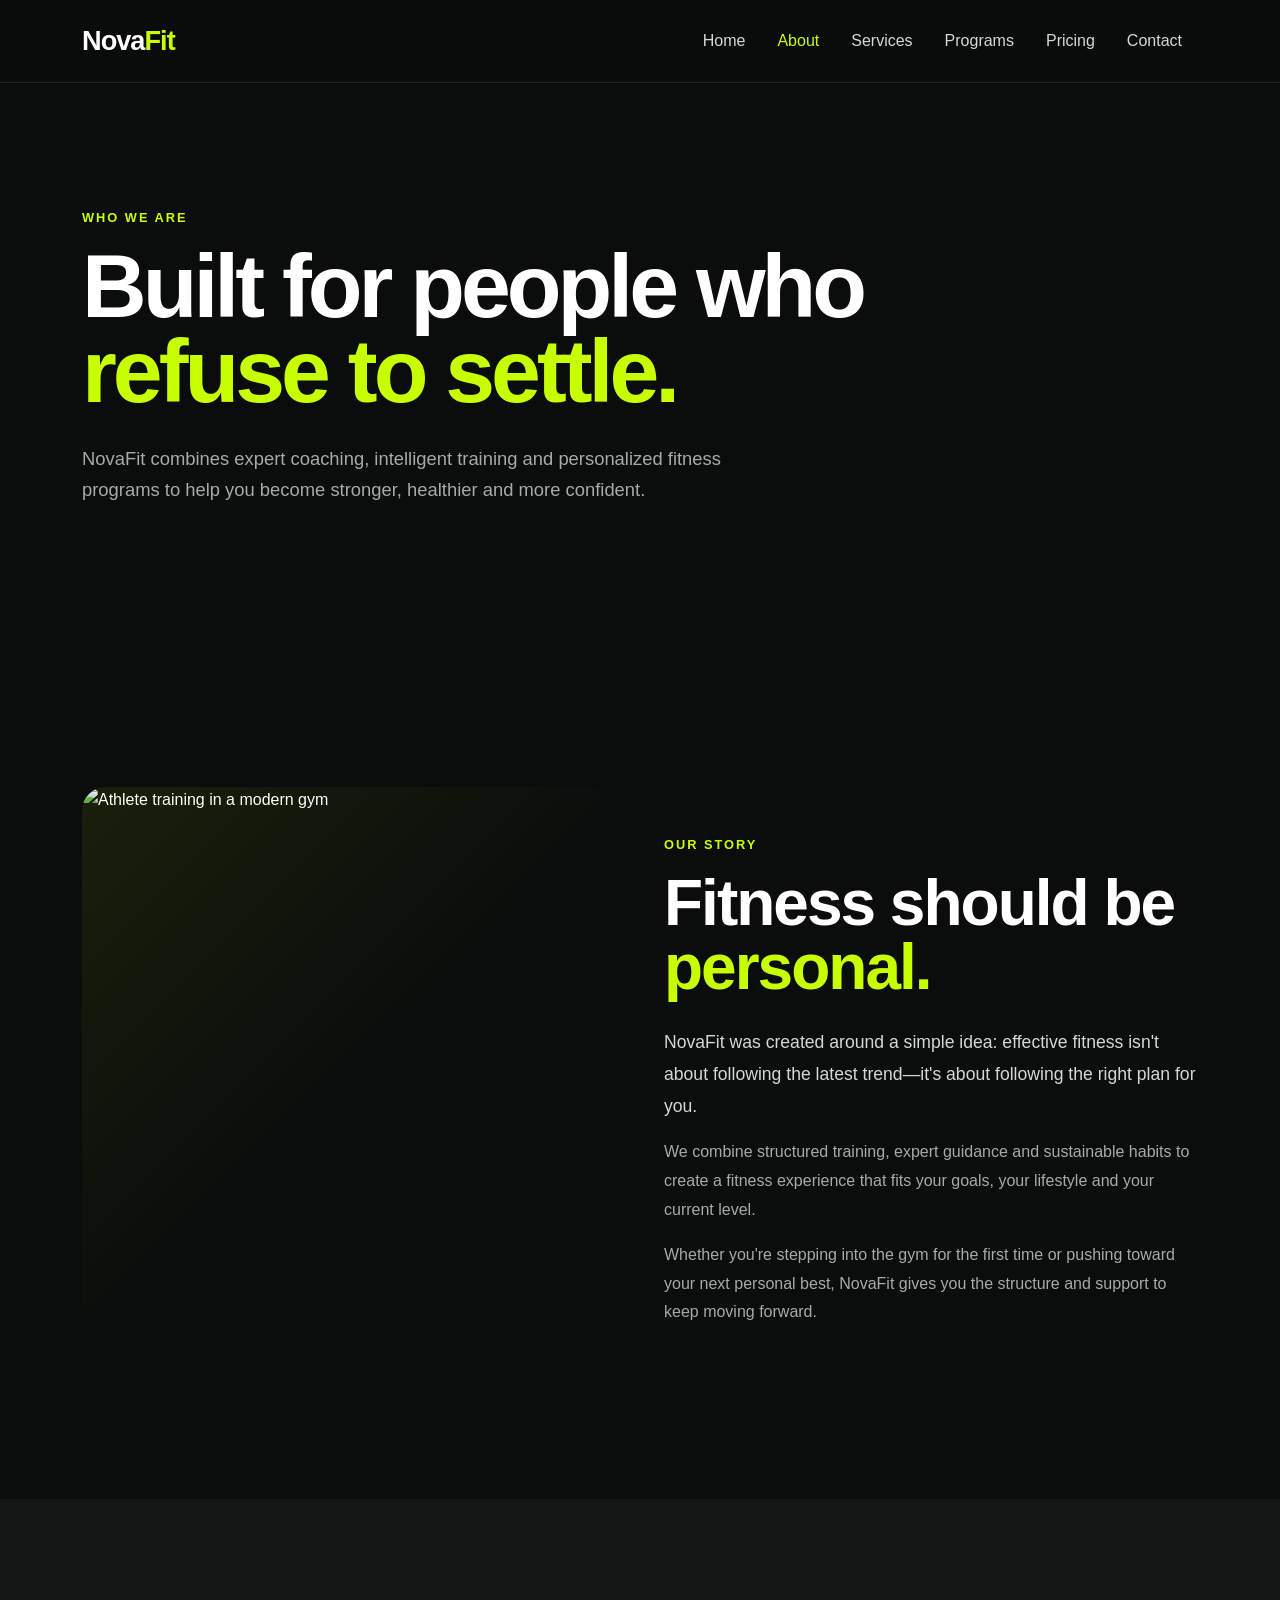
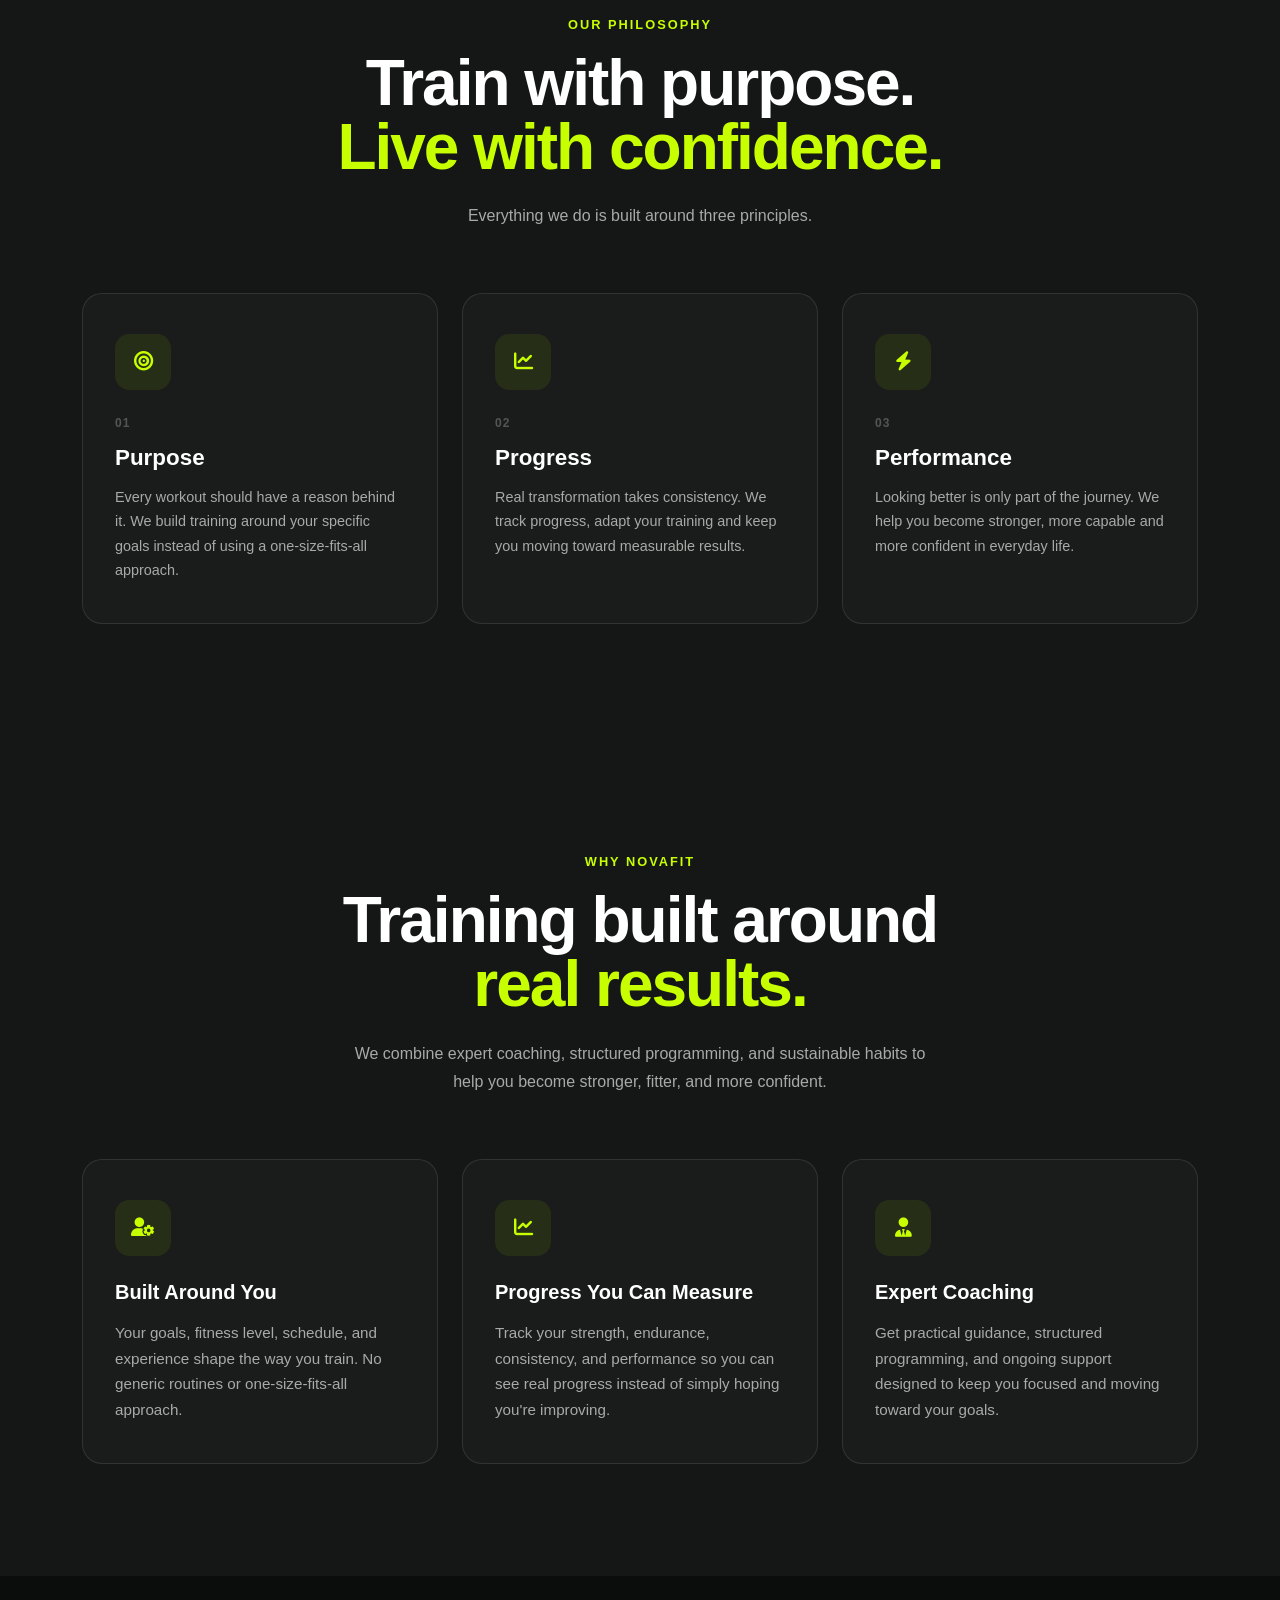
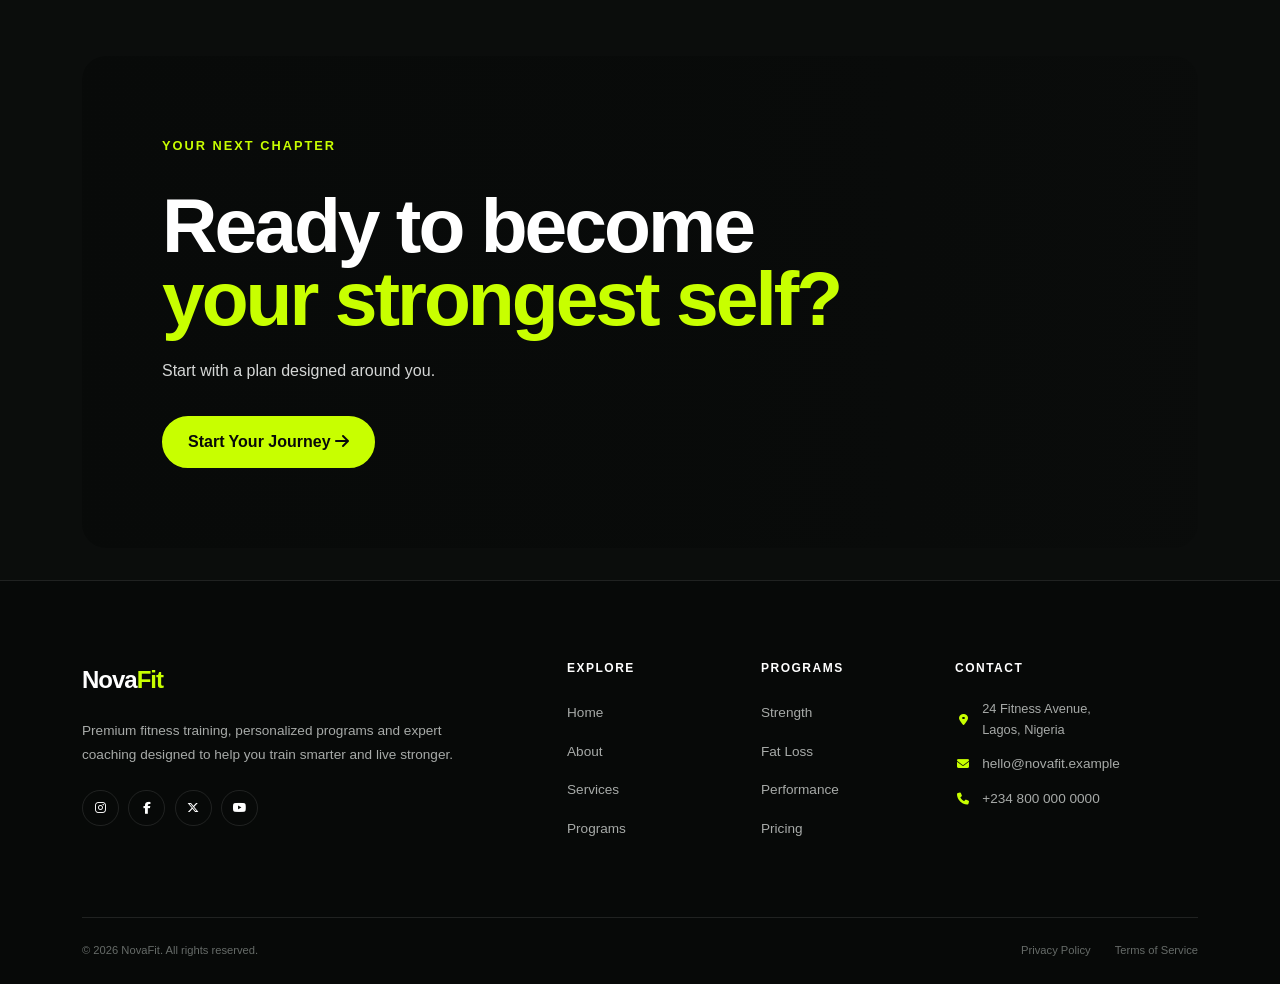
==== commit 92c881c4: "feat: finalize NovaFit website" ====
--- a/about.html
+++ b/about.html
@@ -28,7 +28,7 @@
     <link rel="stylesheet" href="style.css">
 </head>
 
-<body>
+<body id="top">
 
     <!-- =========================================
          NAVIGATION
@@ -45,7 +45,7 @@
                 class="navbar-toggler"
                 type="button"
                 data-bs-toggle="collapse"
-                data-bs-target="#mainNavbar"
+                data-bs-target="#mainNav"
                 aria-controls="mainNavbar"
                 aria-expanded="false"
                 aria-label="Toggle navigation"
@@ -53,7 +53,7 @@
                 <span class="navbar-toggler-icon"></span>
             </button>
 
-            <div class="collapse navbar-collapse" id="mainNavbar">
+            <div class="collapse navbar-collapse" id="mainNav">
 
                 <ul class="navbar-nav ms-auto align-items-lg-center">
 
@@ -62,7 +62,7 @@
                     </li>
 
                     <li class="nav-item">
-                        <a class="nav-link active" href="about.html">
+                        <a class="nav-link active" aria-current="page" href="about.html">
                             About
                         </a>
                     </li>
@@ -584,19 +584,19 @@
                         <ul>
 
                             <li>
-                                <a href="index.html#programs">
+                                <a href="programs.html#strength">
                                     Strength
                                 </a>
                             </li>
 
                             <li>
-                                <a href="index.html#programs">
+                                <a href="programs.html#fat-loss">
                                     Fat Loss
                                 </a>
                             </li>
 
                             <li>
-                                <a href="index.html#programs">
+                                <a href="programs.html#performance">
                                     Performance
                                 </a>
                             </li>
@@ -627,33 +627,25 @@
                         <ul class="footer-contact-list">
 
                             <li>
-
                                 <i class="fa-solid fa-location-dot"></i>
-
                                 <span>
+                                    24 Fitness Avenue,<br>
                                     Lagos, Nigeria
                                 </span>
-
-                            </li>
-
-                            <li>
-
+                            </li>
+
+                            <li>
+                                <i class="fa-solid fa-envelope"></i>
+                                <a href="mailto:hello@novafit.example">
+                                    hello@novafit.example
+                                </a>
+                            </li>
+
+                            <li>
                                 <i class="fa-solid fa-phone"></i>
-
                                 <a href="tel:+2348000000000">
                                     +234 800 000 0000
                                 </a>
-
-                            </li>
-
-                            <li>
-
-                                <i class="fa-solid fa-envelope"></i>
-
-                                <a href="mailto:hello@novafit.com">
-                                    hello@novafit.com
-                                </a>
-
                             </li>
 
                         </ul>
@@ -677,18 +669,18 @@
 
             <div class="footer-bottom-links">
 
-                <a href="#" aria-label="Privacy Policy">
+                <a href="privacy.html" aria-label="Privacy Policy">
                     Privacy Policy
                 </a>
 
-                <a href="#" aria-label="Terms Of Service">
+                <a href="terms.html" aria-label="Terms Of Service">
                     Terms of Service
                 </a>
 
             </div>
 
             <a
-                href="#"
+                href="#top"
                 class="back-to-top"
                 aria-label="Back to top"
             >
@@ -706,6 +698,9 @@
         src="https://cdn.jsdelivr.net/npm/bootstrap@5.3.3/dist/js/bootstrap.bundle.min.js"
     ></script>
 
+    <!--Custom  Javascript -->
+    <script src="main.js"></script>
+
 </body>
 
 </html>
--- a/style.css
+++ b/style.css
@@ -74,6 +74,14 @@
 
 .nav-link:focus,
 .nav-link:focus-visible {
+    color: var(--primary-color);
+}
+
+/* =========================================
+   ACTIVE NAVIGATION LINK
+========================================= */
+
+.navbar .nav-link.active {
     color: var(--primary-color);
 }
 
@@ -140,18 +148,15 @@
     display: inline-flex;
     align-items: center;
     gap: 0.5rem;
-
     color: var(--primary-color);
     font-size: 0.85rem;
     font-weight: 700;
     letter-spacing: 2px;
-
     margin-bottom: 1.5rem;
 }
 
 .hero-section h1 {
     max-width: 850px;
-
     font-size: clamp(3rem, 6vw, 5.5rem);
     line-height: 0.95;
     letter-spacing: -4px;
@@ -166,7 +171,6 @@
 .hero-description {
     max-width: 600px;
     margin: 1.5rem 0;
-
     color: var(--muted-text);
     font-size: 1.15rem;
 }
@@ -190,7 +194,6 @@
     display: flex;
     flex-wrap: wrap;
     gap: 2.5rem;
-
     margin-top: 2.5rem;
 }
 
@@ -230,10 +233,2012 @@
 
 
 /* =========================================
+   SERVICES SECTION
+========================================= */
+
+.services-section {
+    padding: 7rem 0;
+    background: var(--dark-secondary);
+}
+
+
+/* =========================================
+   SERVICES HEADER
+========================================= */
+
+.services-header {
+    max-width: 700px;
+    margin-bottom: 4rem;
+}
+
+.section-eyebrow {
+    display: inline-block;
+    color: var(--primary-color);
+    font-size: 0.8rem;
+    font-weight: 700;
+    letter-spacing: 2px;
+    margin-bottom: 1rem;
+}
+
+.services-header h2 {
+    font-size: clamp(2.5rem, 5vw, 4.5rem);
+    line-height: 1;
+    letter-spacing: -2px;
+    font-weight: 800;
+    margin-bottom: 1.5rem;
+}
+
+.services-header h2 span {
+    color: var(--primary-color);
+}
+
+.services-header p {
+    max-width: 600px;
+    color: var(--muted-text);
+    font-size: 1.05rem;
+}
+
+
+/* =========================================
+   SERVICE CARD
+========================================= */
+
+.service-card {
+    position: relative;
+    height: 100%;
+    padding: 2rem;
+    background: rgba(255, 255, 255, 0.025);
+    border: 1px solid var(--border-color);
+    border-radius: 1.25rem;
+    overflow: hidden;
+
+    transition:
+        transform 0.35s ease,
+        border-color 0.35s ease,
+        background 0.35s ease;
+}
+
+.service-card::before {
+    content: "";
+    position: absolute;
+    top: 0;
+    left: 0;
+    width: 100%;
+    height: 3px;
+    background: var(--primary-color);
+    transform: scaleX(0);
+    transform-origin: left;
+    transition: transform 0.35s ease;
+}
+
+.service-card:hover {
+    transform: translateY(-8px);
+    border-color: rgba(200, 255, 0, 0.4);
+    background: rgba(255, 255, 255, 0.045);
+}
+
+.service-card:hover::before {
+    transform: scaleX(1);
+}
+
+
+/* =========================================
+   SERVICE NUMBER
+========================================= */
+
+.service-number {
+    color: rgba(255, 255, 255, 0.25);
+    font-size: 0.8rem;
+    font-weight: 700;
+    letter-spacing: 1px;
+    margin-bottom: 2rem;
+}
+
+
+/* =========================================
+   SERVICE ICON
+========================================= */
+
+.service-icon {
+    width: 3.5rem;
+    height: 3.5rem;
+    display: flex;
+    align-items: center;
+    justify-content: center;
+    margin-bottom: 1.5rem;
+    color: var(--primary-color);
+    background: rgba(200, 255, 0, 0.08);
+    border-radius: 0.9rem;
+    font-size: 1.25rem;
+}
+
+
+/* =========================================
+   SERVICE CONTENT
+========================================= */
+
+.service-card h3 {
+    font-size: 1.25rem;
+    font-weight: 700;
+    margin-bottom: 1rem;
+}
+
+.service-card p {
+    color: var(--muted-text);
+    font-size: 0.95rem;
+    margin-bottom: 2rem;
+}
+
+
+/* =========================================
+   SERVICE LINK
+========================================= */
+
+.service-link {
+    display: inline-flex;
+    align-items: center;
+    gap: 0.5rem;
+    color: #ffffff;
+    font-size: 0.85rem;
+    font-weight: 700;
+    text-decoration: none;
+
+    transition:
+        color 0.3s ease,
+        gap 0.3s ease;
+}
+
+.service-link:hover {
+    color: var(--primary-color);
+    gap: 0.8rem;
+}
+
+
+/* =========================================
+   ABOUT SECTION
+========================================= */
+
+.about-section {
+    padding: 7rem 0;
+    background: var(--dark-color);
+}
+
+
+/* =========================================
+   ABOUT IMAGE
+========================================= */
+
+.about-image-wrapper {
+    position: relative;
+    max-width: 600px;
+}
+
+.about-image {
+    display: block;
+    width: 100%;
+    height: 620px;
+    object-fit: cover;
+    border-radius: 1.5rem;
+}
+
+
+/* =========================================
+   EXPERIENCE CARD
+========================================= */
+
+.experience-card {
+    position: absolute;
+    right: -25px;
+    bottom: 35px;
+
+    display: flex;
+    align-items: center;
+    gap: 1rem;
+
+    padding: 1.25rem 1.5rem;
+
+    background: var(--primary-color);
+    color: #080a09;
+
+    border-radius: 1rem;
+    box-shadow: 0 20px 50px rgba(0, 0, 0, 0.3);
+}
+
+.experience-card strong {
+    font-size: 2.5rem;
+    line-height: 1;
+    font-weight: 900;
+}
+
+.experience-card span {
+    font-size: 0.8rem;
+    font-weight: 700;
+    line-height: 1.3;
+}
+
+
+/* =========================================
+   ABOUT CONTENT
+========================================= */
+
+.about-content {
+    max-width: 600px;
+}
+
+.about-content h2 {
+    font-size: clamp(2.5rem, 5vw, 4.5rem);
+    line-height: 1;
+    letter-spacing: -2px;
+    font-weight: 800;
+    margin-bottom: 1.75rem;
+}
+
+.about-content h2 span {
+    display: block;
+    color: var(--primary-color);
+}
+
+.about-content p {
+    color: var(--muted-text);
+    font-size: 1rem;
+}
+
+.about-intro {
+    font-size: 1.1rem !important;
+    color: #d5d7d6 !important;
+    margin-bottom: 1rem;
+}
+
+
+/* =========================================
+   BENEFITS
+========================================= */
+
+.about-benefits {
+    margin: 2rem 0 2.5rem;
+}
+
+.benefit-item {
+    display: flex;
+    align-items: flex-start;
+    gap: 1rem;
+    margin-bottom: 1.5rem;
+}
+
+.benefit-icon {
+    flex-shrink: 0;
+    color: var(--primary-color);
+    font-size: 1.2rem;
+    margin-top: 0.15rem;
+}
+
+.benefit-item h3 {
+    font-size: 1rem;
+    font-weight: 700;
+    margin-bottom: 0.25rem;
+}
+
+.benefit-item p {
+    margin: 0;
+    font-size: 0.9rem;
+}
+
+
+/* =========================================
+   PROGRAMS SECTION
+========================================= */
+
+.programs-section {
+    padding: 7rem 0;
+    background: var(--dark-secondary);
+}
+
+
+/* =========================================
+   PROGRAMS HEADER
+========================================= */
+
+.programs-header {
+    display: flex;
+    justify-content: space-between;
+    align-items: center;
+    gap: 3rem;
+    margin-bottom: 4rem;
+}
+
+.programs-header h2 {
+    font-size: clamp(2.5rem, 5vw, 4.5rem);
+    line-height: 1;
+    letter-spacing: -2px;
+    font-weight: 800;
+    margin: 0;
+}
+
+.programs-header h2 span {
+    display: block;
+    color: var(--primary-color);
+}
+
+.programs-header > p {
+    max-width: 380px;
+    margin: 0;
+    color: var(--muted-text);
+}
+
+
+/* =========================================
+   PROGRAM CARD
+========================================= */
+
+.program-card {
+    position: relative;
+    height: 100%;
+    background: var(--dark-color);
+    border: 1px solid var(--border-color);
+    border-radius: 1.25rem;
+    overflow: hidden;
+
+    transition:
+        transform 0.35s ease,
+        border-color 0.35s ease;
+}
+
+.program-card:hover {
+    transform: translateY(-8px);
+    border-color: rgba(200, 255, 0, 0.35);
+}
+
+
+/* =========================================
+   PROGRAM IMAGE
+========================================= */
+
+.program-image {
+    position: relative;
+    height: 280px;
+    overflow: hidden;
+}
+
+.program-image img {
+    width: 100%;
+    height: 100%;
+    object-fit: cover;
+    transition: transform 0.5s ease;
+}
+
+.program-card:hover .program-image img {
+    transform: scale(1.05);
+}
+
+.program-image::after {
+    content: "";
+    position: absolute;
+    inset: 0;
+
+    background: linear-gradient(
+        to top,
+        rgba(11, 13, 12, 0.75),
+        transparent 60%
+    );
+}
+
+
+/* =========================================
+   PROGRAM LABEL
+========================================= */
+
+.program-label {
+    position: absolute;
+    left: 1.25rem;
+    bottom: 1.25rem;
+    z-index: 2;
+
+    padding: 0.4rem 0.75rem;
+
+    background: var(--primary-color);
+    color: #080a09;
+
+    border-radius: 50px;
+    font-size: 0.7rem;
+    font-weight: 800;
+    letter-spacing: 1px;
+}
+
+
+/* =========================================
+   PROGRAM CONTENT
+========================================= */
+
+.program-content {
+    padding: 2rem;
+}
+
+.program-content h3 {
+    font-size: 1.5rem;
+    font-weight: 800;
+    margin-bottom: 0.75rem;
+}
+
+.program-content > p {
+    color: var(--muted-text);
+    font-size: 0.95rem;
+    margin-bottom: 1.5rem;
+}
+
+
+/* =========================================
+   PROGRAM FEATURES
+========================================= */
+
+.program-features {
+    list-style: none;
+    padding: 0;
+    margin: 0 0 2rem;
+}
+
+.program-features li {
+    display: flex;
+    align-items: center;
+    gap: 0.65rem;
+
+    color: #d5d7d6;
+    font-size: 0.9rem;
+    margin-bottom: 0.65rem;
+}
+
+.program-features i {
+    color: var(--primary-color);
+    font-size: 0.75rem;
+}
+
+
+/* =========================================
+   PROGRAM LINK
+========================================= */
+
+.program-link {
+    display: inline-flex;
+    align-items: center;
+    gap: 0.5rem;
+
+    color: #ffffff;
+    font-size: 0.85rem;
+    font-weight: 700;
+    text-decoration: none;
+
+    transition:
+        color 0.3s ease,
+        gap 0.3s ease;
+}
+
+.program-link:hover {
+    color: var(--primary-color);
+    gap: 0.8rem;
+}
+
+
+/* =========================================
+   FEATURED PROGRAM
+========================================= */
+
+.featured-program {
+    border-color: rgba(200, 255, 0, 0.45);
+    transform: translateY(-12px);
+}
+
+.popular-badge {
+    position: absolute;
+    top: 1rem;
+    right: 1rem;
+    z-index: 5;
+
+    padding: 0.45rem 0.75rem;
+
+    background: var(--primary-color);
+    color: #080a09;
+
+    border-radius: 50px;
+    font-size: 0.65rem;
+    font-weight: 800;
+    letter-spacing: 1px;
+}
+
+
+/* =========================================
+   RESULTS & TESTIMONIALS SECTION
+========================================= */
+
+.results-section {
+    padding: 7rem 0;
+    background: var(--dark-color);
+}
+
+
+/* =========================================
+   RESULTS HEADER
+========================================= */
+
+.results-header {
+    max-width: 750px;
+    margin: 0 auto 4rem;
+}
+
+.results-header h2 {
+    font-size: clamp(2.5rem, 5vw, 4.5rem);
+    line-height: 1;
+    letter-spacing: -2px;
+    font-weight: 800;
+    margin-bottom: 1.5rem;
+}
+
+.results-header h2 span {
+    display: block;
+    color: var(--primary-color);
+}
+
+.results-header p {
+    max-width: 620px;
+    margin: 0 auto;
+    color: var(--muted-text);
+}
+
+
+/* =========================================
+   STATISTICS
+========================================= */
+
+.results-stats {
+    margin-bottom: 5rem;
+}
+
+.result-stat {
+    text-align: center;
+    padding: 2rem 1rem;
+
+    border-top: 1px solid var(--border-color);
+    border-bottom: 1px solid var(--border-color);
+}
+
+.result-stat strong {
+    display: block;
+    color: var(--primary-color);
+    font-size: clamp(2rem, 4vw, 3rem);
+    font-weight: 900;
+    line-height: 1;
+    margin-bottom: 0.65rem;
+}
+
+.result-stat span {
+    color: var(--muted-text);
+    font-size: 0.8rem;
+    font-weight: 700;
+    letter-spacing: 0.5px;
+    text-transform: uppercase;
+}
+
+
+/* =========================================
+   TESTIMONIAL CARD
+========================================= */
+
+.testimonial-card {
+    height: 100%;
+    padding: 2.25rem;
+
+    background: rgba(255, 255, 255, 0.025);
+    border: 1px solid var(--border-color);
+    border-radius: 1.25rem;
+
+    transition:
+        transform 0.35s ease,
+        border-color 0.35s ease,
+        background 0.35s ease;
+}
+
+.testimonial-card:hover {
+    transform: translateY(-6px);
+    border-color: rgba(200, 255, 0, 0.35);
+    background: rgba(255, 255, 255, 0.045);
+}
+
+
+/* =========================================
+   TESTIMONIAL RATING
+========================================= */
+
+.testimonial-rating {
+    color: var(--primary-color);
+    font-size: 0.9rem;
+    letter-spacing: 3px;
+    margin-bottom: 1.5rem;
+}
+
+
+/* =========================================
+   TESTIMONIAL QUOTE
+========================================= */
+
+.testimonial-card blockquote {
+    margin: 0 0 2rem;
+    color: #e5e7e6;
+    font-size: 1.05rem;
+    line-height: 1.7;
+}
+
+
+/* =========================================
+   TESTIMONIAL AUTHOR
+========================================= */
+
+.testimonial-author {
+    display: flex;
+    align-items: center;
+    gap: 0.9rem;
+    margin-top: auto;
+}
+
+.author-avatar {
+    width: 2.8rem;
+    height: 2.8rem;
+
+    display: flex;
+    align-items: center;
+    justify-content: center;
+    flex-shrink: 0;
+
+    background: var(--primary-color);
+    color: #080a09;
+
+    border-radius: 50%;
+    font-size: 0.75rem;
+    font-weight: 900;
+}
+
+.testimonial-author strong {
+    display: block;
+    color: #ffffff;
+    font-size: 0.9rem;
+    margin-bottom: 0.15rem;
+}
+
+.testimonial-author span {
+    display: block;
+    color: var(--muted-text);
+    font-size: 0.75rem;
+}
+
+
+/* =========================================
+   FEATURED TESTIMONIAL
+========================================= */
+
+.featured-testimonial {
+    border-color: rgba(200, 255, 0, 0.4);
+
+    background:
+        linear-gradient(
+            145deg,
+            rgba(200, 255, 0, 0.06),
+            rgba(255, 255, 255, 0.025)
+        );
+
+    transform: translateY(-12px);
+}
+
+
+/* =========================================
+   PRICING SECTION
+========================================= */
+
+.pricing-section {
+    padding: 7rem 0;
+    background: var(--dark-secondary);
+}
+
+
+/* =========================================
+   PRICING HEADER
+========================================= */
+
+.pricing-header {
+    max-width: 700px;
+    margin: 0 auto 4rem;
+}
+
+.pricing-header h2 {
+    font-size: clamp(2.5rem, 5vw, 4.5rem);
+    line-height: 1;
+    letter-spacing: -2px;
+    font-weight: 800;
+    margin-bottom: 1.5rem;
+}
+
+.pricing-header h2 span {
+    display: block;
+    color: var(--primary-color);
+}
+
+.pricing-header p {
+    max-width: 600px;
+    margin: 0 auto;
+    color: var(--muted-text);
+}
+
+
+/* =========================================
+   PRICING CARD
+========================================= */
+
+.pricing-card {
+    position: relative;
+
+    display: flex;
+    flex-direction: column;
+
+    height: 100%;
+    min-height: 560px;
+
+    padding: 2.5rem;
+
+    background: var(--dark-color);
+    border: 1px solid var(--border-color);
+    border-radius: 1.25rem;
+
+    overflow: hidden;
+
+    transition:
+        transform 0.35s ease,
+        border-color 0.35s ease;
+}
+
+.pricing-card:hover {
+    transform: translateY(-8px);
+    border-color: rgba(200, 255, 0, 0.35);
+}
+
+
+/* =========================================
+   PRICING CARD HEADER
+========================================= */
+
+.pricing-label {
+    display: inline-block;
+    color: var(--primary-color);
+    font-size: 0.75rem;
+    font-weight: 800;
+    letter-spacing: 2px;
+    margin-bottom: 1.5rem;
+}
+
+.pricing-card-header h3 {
+    font-size: 1.6rem;
+    font-weight: 800;
+    margin-bottom: 0.75rem;
+}
+
+.pricing-card-header p {
+    color: var(--muted-text);
+    font-size: 0.9rem;
+    line-height: 1.6;
+    margin: 0;
+}
+
+
+/* =========================================
+   PRICING PRICE
+========================================= */
+
+.pricing-price {
+    display: flex;
+    align-items: baseline;
+    gap: 0.4rem;
+    margin: 2.5rem 0;
+}
+
+.pricing-price strong {
+    font-size: 3.5rem;
+    line-height: 1;
+    font-weight: 900;
+    letter-spacing: -2px;
+}
+
+.pricing-price span {
+    color: var(--muted-text);
+    font-size: 0.85rem;
+}
+
+
+/* =========================================
+   FEATURED PRICING
+========================================= */
+
+.featured-pricing {
+    border-color: rgba(200, 255, 0, 0.5);
+
+    box-shadow:
+        0 20px 60px rgba(0, 0, 0, 0.2);
+
+    transform: translateY(-12px);
+}
+
+.pricing-button-primary {
+    color: #080a09;
+    background: var(--primary-color);
+    border-color: var(--primary-color);
+}
+
+.pricing-button-primary:hover {
+    background: transparent;
+    color: #ffffff;
+    border-color: var(--primary-color);
+}
+
+/* =========================================
+   FEATURED CARD REVEAL PROTECTION
+========================================= */
+
+.program-card.featured-program.reveal.show {
+    transform: translateY(-12px);
+}
+
+.testimonial-card.featured-testimonial.reveal.show {
+    transform: translateY(-12px);
+}
+
+.pricing-card.featured-pricing.reveal.show {
+    transform: translateY(-12px);
+}
+
+.program-card.featured-program.reveal.show:hover {
+    transform: translateY(-20px);
+}
+
+.testimonial-card.featured-testimonial.reveal.show:hover {
+    transform: translateY(-20px);
+}
+
+.pricing-card.featured-pricing.reveal.show:hover {
+    transform: translateY(-20px);
+}
+
+
+/* =========================================
+   PRICING BUTTON
+========================================= */
+
+.pricing-button {
+    display: flex;
+    align-items: center;
+    justify-content: center;
+    gap: 0.6rem;
+
+    width: 100%;
+    margin-top: auto;
+    padding: 0.95rem 1.25rem;
+
+    color: #ffffff;
+
+    border: 1px solid var(--border-color);
+    border-radius: 0.7rem;
+
+    font-size: 0.85rem;
+    font-weight: 800;
+    text-decoration: none;
+
+    transition:
+        background 0.3s ease,
+        color 0.3s ease,
+        border-color 0.3s ease;
+}
+
+.pricing-button:hover {
+    color: #080a09;
+    background: var(--primary-color);
+    border-color: var(--primary-color);
+}
+
+
+/* =========================================
+   POPULAR BADGE
+========================================= */
+
+.popular-pricing {
+    position: absolute;
+    top: 1.25rem;
+    right: 1.25rem;
+
+    padding: 0.45rem 0.75rem;
+
+    color: #080a09;
+    background: var(--primary-color);
+
+    border-radius: 50px;
+    font-size: 0.65rem;
+    font-weight: 900;
+    letter-spacing: 1px;
+}
+
+
+/* =========================================
+   PRICING NOTE
+========================================= */
+
+.pricing-note {
+    margin: 2rem auto 0;
+    color: var(--muted-text);
+    text-align: center;
+    font-size: 0.8rem;
+}
+
+
+/* =========================================
+   FEATURE CHECK
+========================================= */
+
+.feature-check {
+    flex-shrink: 0;
+
+    display: inline-flex;
+    align-items: center;
+    justify-content: center;
+
+    width: 1.1rem;
+    height: 1.1rem;
+
+    color: #080a09;
+    background: var(--primary-color);
+
+    border-radius: 50%;
+    font-size: 0.7rem;
+    font-weight: 900;
+}
+
+.feature-check::before {
+    content: "✓";
+}
+
+
+/* =========================================
+   FINAL CTA
+========================================= */
+
+.final-cta-section {
+    padding: 5rem 0;
+    background: var(--dark-color);
+}
+
+.final-cta {
+    position: relative;
+
+    min-height: 500px;
+
+    display: flex;
+    align-items: center;
+
+    padding: 5rem;
+
+    border-radius: 1.5rem;
+    overflow: hidden;
+
+    background:
+        linear-gradient(
+            90deg,
+            rgba(8, 10, 9, 0.98) 0%,
+            rgba(8, 10, 9, 0.88) 45%,
+            rgba(8, 10, 9, 0.45) 100%
+        ),
+        url("https://images.unsplash.com/photo-1534438327276-14e5300c3a48?auto=format&fit=crop&w=1800&q=85")
+        center / cover no-repeat;
+}
+
+
+/* =========================================
+   CTA CONTENT
+========================================= */
+
+.final-cta-content {
+    position: relative;
+    z-index: 2;
+    max-width: 700px;
+}
+
+.final-cta h2 {
+    font-size: clamp(2.8rem, 6vw, 5rem);
+    line-height: 0.95;
+    letter-spacing: -2px;
+    font-weight: 900;
+    margin-bottom: 1.5rem;
+}
+
+.final-cta h2 span {
+    display: block;
+    color: var(--primary-color);
+}
+
+.final-cta p {
+    max-width: 600px;
+    color: #d5d7d6;
+    font-size: 1.05rem;
+    line-height: 1.7;
+    margin-bottom: 2rem;
+}
+
+
+/* =========================================
+   CTA ACTIONS
+========================================= */
+
+.final-cta-actions {
+    display: flex;
+    align-items: center;
+    gap: 1.5rem;
+}
+
+.final-cta-secondary {
+    color: #ffffff;
+    font-size: 0.9rem;
+    font-weight: 700;
+    text-decoration: none;
+    transition: color 0.3s ease;
+}
+
+.final-cta-secondary:hover {
+    color: var(--primary-color);
+}
+
+
+/* =========================================
+   CONTACT SECTION
+========================================= */
+
+.contact-section {
+    padding: 7rem 0;
+    background: var(--dark-secondary);
+}
+
+
+/* =========================================
+   CONTACT CONTENT
+========================================= */
+
+.contact-content {
+    max-width: 500px;
+}
+
+.contact-content h2 {
+    font-size: clamp(2.5rem, 5vw, 4.5rem);
+    line-height: 1;
+    letter-spacing: -2px;
+    font-weight: 800;
+    margin-bottom: 1.5rem;
+}
+
+.contact-content h2 span {
+    display: block;
+    color: var(--primary-color);
+}
+
+.contact-intro {
+    color: var(--muted-text);
+    font-size: 1rem;
+    line-height: 1.7;
+    margin-bottom: 2.5rem;
+}
+
+
+/* =========================================
+   CONTACT DETAILS
+========================================= */
+
+.contact-details {
+    display: flex;
+    flex-direction: column;
+    gap: 1.5rem;
+}
+
+.contact-item {
+    display: flex;
+    align-items: center;
+    gap: 1rem;
+}
+
+.contact-icon {
+    flex-shrink: 0;
+
+    width: 2.8rem;
+    height: 2.8rem;
+
+    display: flex;
+    align-items: center;
+    justify-content: center;
+
+    color: #080a09;
+    background: var(--primary-color);
+
+    border-radius: 50%;
+    font-size: 0.8rem;
+}
+
+.contact-item span {
+    display: block;
+    color: var(--muted-text);
+    font-size: 0.65rem;
+    font-weight: 800;
+    letter-spacing: 1px;
+    margin-bottom: 0.2rem;
+}
+
+.contact-item strong {
+    display: block;
+    color: #ffffff;
+    font-size: 0.9rem;
+    font-weight: 600;
+}
+
+
+/* =========================================
+   CONTACT FORM
+========================================= */
+
+#contact-form {
+    scroll-margin-top: 100px;
+}
+
+.contact-form-wrapper {
+    padding: 2.5rem;
+
+    background: var(--dark-color);
+    border: 1px solid var(--border-color);
+    border-radius: 1.25rem;
+}
+
+.contact-form-header {
+    margin-bottom: 2rem;
+}
+
+.contact-form-header > span {
+    color: var(--primary-color);
+    font-size: 0.7rem;
+    font-weight: 800;
+    letter-spacing: 1.5px;
+}
+
+.contact-form-header h3 {
+    margin: 0.5rem 0 0;
+    font-size: 1.6rem;
+    font-weight: 800;
+}
+
+
+/* =========================================
+   FORM ELEMENTS
+========================================= */
+
+.contact-form label {
+    display: block;
+    margin-bottom: 0.5rem;
+
+    color: #d5d7d6;
+    font-size: 0.8rem;
+    font-weight: 700;
+}
+
+.contact-form input,
+.contact-form select,
+.contact-form textarea {
+    width: 100%;
+
+    padding: 0.9rem 1rem;
+
+    color: #ffffff;
+    background: rgba(255, 255, 255, 0.035);
+
+    border: 1px solid var(--border-color);
+    border-radius: 0.65rem;
+
+    outline: none;
+
+    font-family: inherit;
+    font-size: 0.85rem;
+
+    transition:
+        border-color 0.3s ease,
+        background 0.3s ease;
+}
+
+.contact-form input::placeholder,
+.contact-form textarea::placeholder {
+    color: #6f7471;
+}
+
+.contact-form select {
+    color: #ffffff;
+}
+
+.contact-form select option {
+    color: #080a09;
+    background: #ffffff;
+}
+
+.contact-form textarea {
+    resize: vertical;
+    min-height: 140px;
+}
+
+.contact-form input:focus,
+.contact-form select:focus,
+.contact-form textarea:focus {
+    border-color: var(--primary-color);
+    background: rgba(200, 255, 0, 0.025);
+}
+
+.optional-label {
+    font-size: 0.75rem;
+    font-weight: 400;
+    opacity: 0.55;
+    margin-left: 4px;
+}
+
+
+/* =========================================
+   CONTACT SUBMIT
+========================================= */
+
+.contact-submit {
+    display: inline-flex;
+    align-items: center;
+    justify-content: center;
+    gap: 0.6rem;
+
+    width: 100%;
+    padding: 1rem 1.25rem;
+
+    color: #080a09;
+    background: var(--primary-color);
+
+    border: 1px solid var(--primary-color);
+    border-radius: 0.7rem;
+
+    font-family: inherit;
+    font-size: 0.85rem;
+    font-weight: 800;
+
+    cursor: pointer;
+
+    transition:
+        background 0.3s ease,
+        color 0.3s ease;
+}
+
+.contact-submit:hover {
+    color: #ffffff;
+    background: transparent;
+}
+
+.contact-form .field-error {
+    border-color: #ff5c5c !important;
+}
+
+.contact-form .field-error:focus {
+    border-color: #ff5c5c !important;
+    background: rgba(255, 92, 92, 0.03);
+}
+
+.contact-form .form-error {
+    display: block;
+    margin-top: 0.45rem;
+
+    color: #ff7777;
+    font-size: 0.75rem;
+    line-height: 1.4;
+}
+
+.contact-submit:disabled {
+    opacity: 0.7;
+    cursor: not-allowed;
+    transform: none;
+}
+
+
+/* =========================================
+   FOOTER
+========================================= */
+
+.site-footer {
+    padding: 5rem 0 1.5rem;
+
+    background: #070908;
+    border-top: 1px solid var(--border-color);
+}
+
+
+/* =========================================
+   FOOTER MAIN
+========================================= */
+
+.footer-main {
+    padding-bottom: 4rem;
+}
+
+
+/* =========================================
+   FOOTER BRAND
+========================================= */
+
+.footer-logo {
+    display: inline-block;
+
+    color: #ffffff;
+    font-size: 1.5rem;
+    font-weight: 900;
+    letter-spacing: -1px;
+
+    text-decoration: none;
+    margin-bottom: 1.25rem;
+}
+
+.footer-logo span {
+    color: var(--primary-color);
+}
+
+.footer-brand p {
+    max-width: 400px;
+
+    color: var(--muted-text);
+    font-size: 0.85rem;
+    line-height: 1.7;
+
+    margin-bottom: 1.5rem;
+}
+
+
+/* =========================================
+   FOOTER SOCIALS
+========================================= */
+
+.footer-socials {
+    display: flex;
+    align-items: center;
+    gap: 0.6rem;
+}
+
+.footer-socials a {
+    width: 2.3rem;
+    height: 2.3rem;
+
+    display: flex;
+    align-items: center;
+    justify-content: center;
+
+    color: #ffffff;
+
+    border: 1px solid var(--border-color);
+    border-radius: 50%;
+
+    font-size: 0.75rem;
+    text-decoration: none;
+
+    transition:
+        color 0.3s ease,
+        background 0.3s ease,
+        border-color 0.3s ease;
+}
+
+.footer-socials a:hover {
+    color: #080a09;
+    background: var(--primary-color);
+    border-color: var(--primary-color);
+}
+
+
+/* =========================================
+   FOOTER COLUMNS
+========================================= */
+
+.footer-column h3 {
+    color: #ffffff;
+    font-size: 0.75rem;
+    font-weight: 800;
+    letter-spacing: 1.5px;
+    text-transform: uppercase;
+    margin-bottom: 1.5rem;
+}
+
+.footer-column ul {
+    list-style: none;
+    padding: 0;
+    margin: 0;
+}
+
+.footer-column li {
+    margin-bottom: 0.8rem;
+}
+
+.footer-column li a {
+    color: var(--muted-text);
+    font-size: 0.85rem;
+    text-decoration: none;
+    transition: color 0.3s ease;
+}
+
+.footer-column li a:hover {
+    color: var(--primary-color);
+}
+
+
+/* =========================================
+   FOOTER CONTACT
+========================================= */
+
+.footer-contact-list li {
+    display: flex;
+    align-items: center;
+    gap: 0.7rem;
+}
+
+.footer-contact-list i {
+    flex-shrink: 0;
+    width: 1rem;
+
+    color: var(--primary-color);
+    font-size: 0.75rem;
+    text-align: center;
+}
+
+.footer-contact-list span,
+.footer-contact-list a {
+    color: var(--muted-text);
+    font-size: 0.8rem;
+    line-height: 1.6;
+    text-decoration: none;
+}
+
+.footer-contact-list a:hover {
+    color: var(--primary-color);
+}
+
+
+/* =========================================
+   FOOTER BOTTOM
+========================================= */
+
+.footer-bottom {
+    display: flex;
+    align-items: center;
+    justify-content: space-between;
+
+    gap: 1.5rem;
+    padding-top: 1.5rem;
+
+    border-top: 1px solid var(--border-color);
+}
+
+.footer-bottom p {
+    margin: 0;
+    color: #666b68;
+    font-size: 0.7rem;
+}
+
+.footer-bottom-links {
+    display: flex;
+    gap: 1.5rem;
+}
+
+.footer-bottom-links a {
+    color: #666b68;
+    font-size: 0.7rem;
+    text-decoration: none;
+    transition: color 0.3s ease;
+}
+
+.footer-bottom-links a:hover {
+    color: var(--primary-color);
+}
+
+
+/* =========================================
+   BACK TO TOP
+========================================= */
+
+.back-to-top {
+    position: fixed;
+    right: 25px;
+    bottom: 25px;
+    width: 45px;
+    height: 45px;
+
+    display: flex;
+    align-items: center;
+    justify-content: center;
+    flex-shrink: 0;
+
+    color: #080a09;
+    background: var(--primary-color);
+    border: none;
+    border-radius: 50%;
+
+    font-size: 0.8rem;
+    text-decoration: none;
+
+    opacity: 0;
+    visibility: hidden;
+    transform: translateY(15px);
+
+    transition:
+        opacity 0.3s ease,
+        visibility 0.3s ease,
+        transform 0.3s ease,
+        background 0.3s ease;
+
+    z-index: 999;
+}
+
+.back-to-top.show {
+    opacity: 1;
+    visibility: visible;
+    transform: translateY(0);
+}
+
+.back-to-top:hover {
+    color: #080a09;
+    background: #ffffff;
+    transform: translateY(-3px);
+}
+
+.back-to-top:focus,
+.back-to-top:focus-visible {
+    outline: 2px solid var(--primary-color);
+    outline-offset: 3px;
+}
+
+
+/* =========================================
+   SCROLL REVEAL
+========================================= */
+
+.reveal {
+    opacity: 0;
+    transform: translateY(25px);
+
+    transition:
+        opacity 0.7s ease-out,
+        transform 0.7s ease-out;
+}
+
+.reveal.show {
+    opacity: 1;
+    transform: translateY(0);
+}
+
+@media (prefers-reduced-motion: reduce) {
+    .reveal {
+        opacity: 1;
+        transform: none;
+        transition: none;
+    }
+}
+
+/* =========================================
+   ABOUT PAGE HERO
+========================================= */
+
+.about-page-hero {
+    min-height: 75vh;
+    padding: 150px 0 100px;
+
+    display: flex;
+    align-items: center;
+
+    background:
+        linear-gradient(
+            90deg,
+            rgba(11, 13, 12, 0.98) 0%,
+            rgba(11, 13, 12, 0.82) 50%,
+            rgba(11, 13, 12, 0.45) 100%
+        ),
+        url("https://images.unsplash.com/photo-1583454110551-21f2fa2afe61?auto=format&fit=crop&w=1800&q=85")
+        center / cover no-repeat;
+}
+
+.about-page-hero-content {
+    max-width: 850px;
+}
+
+.about-page-hero h1 {
+    max-width: 850px;
+
+    font-size: clamp(3.2rem, 7vw, 6rem);
+    line-height: 0.95;
+    letter-spacing: -4px;
+    font-weight: 900;
+
+    margin-bottom: 1.75rem;
+}
+
+.about-page-hero h1 span {
+    display: block;
+    color: var(--primary-color);
+}
+
+.about-page-hero p {
+    max-width: 650px;
+    color: var(--muted-text);
+    font-size: 1.15rem;
+    line-height: 1.7;
+}
+
+
+/* =========================================
+   ABOUT STORY
+========================================= */
+
+.about-story-section {
+    padding: 7rem 0;
+    background: var(--dark-color);
+}
+
+.about-story-image {
+    position: relative;
+    overflow: hidden;
+    border-radius: 1.5rem;
+}
+
+.about-story-image::after {
+    content: "";
+    position: absolute;
+    inset: 0;
+
+    background:
+        linear-gradient(
+            135deg,
+            rgba(200, 255, 0, 0.08),
+            transparent 50%
+        );
+
+    pointer-events: none;
+}
+
+.about-story-image img {
+    display: block;
+    width: 100%;
+    height: 600px;
+
+    object-fit: cover;
+
+    transition: transform 0.6s ease;
+}
+
+.about-story-image:hover img {
+    transform: scale(1.04);
+}
+
+.about-story-content {
+    max-width: 600px;
+}
+
+.about-story-content h2 {
+    font-size: clamp(2.5rem, 5vw, 4.5rem);
+    line-height: 1;
+    letter-spacing: -2px;
+    font-weight: 800;
+    margin-bottom: 1.75rem;
+}
+
+.about-story-content h2 span {
+    display: block;
+    color: var(--primary-color);
+}
+
+.about-story-content p {
+    color: var(--muted-text);
+    font-size: 1rem;
+    line-height: 1.8;
+    margin-bottom: 1rem;
+}
+
+
+/* =========================================
+   ABOUT PHILOSOPHY
+========================================= */
+
+.about-philosophy-section {
+    padding: 7rem 0;
+    background: var(--dark-secondary);
+}
+
+.philosophy-header {
+    max-width: 700px;
+    margin: 0 auto 4rem;
+}
+
+.philosophy-header h2 {
+    font-size: clamp(2.5rem, 5vw, 4.5rem);
+    line-height: 1;
+    letter-spacing: -2px;
+    font-weight: 800;
+    margin-bottom: 1.5rem;
+}
+
+.philosophy-header h2 span {
+    display: block;
+    color: var(--primary-color);
+}
+
+.philosophy-header p {
+    color: var(--muted-text);
+    margin: 0;
+}
+
+
+/* =========================================
+   PHILOSOPHY CARD
+========================================= */
+
+.philosophy-card {
+    position: relative;
+    height: 100%;
+    padding: 2.5rem 2rem;
+
+    background: rgba(255, 255, 255, 0.025);
+    border: 1px solid var(--border-color);
+    border-radius: 1.25rem;
+
+    overflow: hidden;
+
+    transition:
+        transform 0.35s ease,
+        border-color 0.35s ease,
+        background 0.35s ease;
+}
+
+.philosophy-card::before {
+    content: "";
+    position: absolute;
+    top: 0;
+    left: 0;
+
+    width: 100%;
+    height: 3px;
+
+    background: var(--primary-color);
+
+    transform: scaleX(0);
+    transform-origin: left;
+
+    transition: transform 0.35s ease;
+}
+
+.philosophy-card:hover {
+    transform: translateY(-8px);
+    border-color: rgba(200, 255, 0, 0.4);
+    background: rgba(255, 255, 255, 0.045);
+}
+
+.philosophy-card:hover::before {
+    transform: scaleX(1);
+}
+
+
+/* =========================================
+   PHILOSOPHY ICON
+========================================= */
+
+.philosophy-icon {
+    width: 3.5rem;
+    height: 3.5rem;
+
+    display: flex;
+    align-items: center;
+    justify-content: center;
+
+    margin-bottom: 1.5rem;
+
+    color: var(--primary-color);
+    background: rgba(200, 255, 0, 0.08);
+
+    border-radius: 0.9rem;
+
+    font-size: 1.2rem;
+}
+
+.philosophy-number {
+    display: block;
+
+    color: rgba(255, 255, 255, 0.25);
+    font-size: 0.75rem;
+    font-weight: 800;
+    letter-spacing: 1px;
+
+    margin-bottom: 0.75rem;
+}
+
+.philosophy-card h3 {
+    font-size: 1.4rem;
+    font-weight: 800;
+    margin-bottom: 0.8rem;
+}
+
+.philosophy-card p {
+    color: var(--muted-text);
+    font-size: 0.9rem;
+    line-height: 1.7;
+    margin: 0;
+}
+
+
+/* =========================================
+   ABOUT PAGE CTA
+========================================= */
+
+.about-page-cta {
+    padding: 5rem 0 2rem;
+    background: var(--dark-color);
+}
+
+.about-page-cta-inner {
+    position: relative;
+
+    min-height: 450px;
+
+    display: flex;
+    flex-direction: column;
+    align-items: flex-start;
+    justify-content: center;
+
+    padding: 5rem;
+
+    border-radius: 1.5rem;
+    overflow: hidden;
+
+    background:
+        linear-gradient(
+            90deg,
+            rgba(8, 10, 9, 0.98) 0%,
+            rgba(8, 10, 9, 0.85) 55%,
+            rgba(8, 10, 9, 0.4) 100%
+        ),
+        url("https://images.unsplash.com/photo-1571019613454-1cb2f99b2d8b?auto=format&fit=crop&w=1800&q=85")
+        center / cover no-repeat;
+}
+
+.about-page-cta-inner h2 {
+    max-width: 750px;
+
+    font-size: clamp(2.8rem, 6vw, 5rem);
+    line-height: 0.95;
+    letter-spacing: -3px;
+    font-weight: 900;
+
+    margin: 1rem 0 1.5rem;
+}
+
+.about-page-cta-inner h2 span {
+    display: block;
+    color: var(--primary-color);
+}
+
+.about-page-cta-inner p {
+    color: #d5d7d6;
+    font-size: 1rem;
+    margin-bottom: 2rem;
+}
+
+
+/* =========================================
+   WHY NOVAFIT SECTION
+========================================= */
+
+.why-novafit-section {
+    padding: 7rem 0;
+    background: var(--dark-secondary);
+}
+
+
+/* =========================================
+   WHY NOVAFIT HEADER
+========================================= */
+
+.why-novafit-header {
+    max-width: 700px;
+    margin: 0 auto 4rem;
+}
+
+.why-novafit-header h2 {
+    font-size: clamp(2.5rem, 5vw, 4.5rem);
+    line-height: 1;
+    letter-spacing: -2px;
+    font-weight: 800;
+    margin-bottom: 1.5rem;
+}
+
+.why-novafit-header h2 span {
+    display: block;
+    color: var(--primary-color);
+}
+
+.why-novafit-header p {
+    max-width: 600px;
+    margin: 0 auto;
+
+    color: var(--muted-text);
+    font-size: 1rem;
+    line-height: 1.7;
+}
+
+
+/* =========================================
+   WHY CARD
+========================================= */
+
+.why-card {
+    height: 100%;
+    padding: 2.5rem 2rem;
+
+    background: rgba(255, 255, 255, 0.025);
+    border: 1px solid var(--border-color);
+    border-radius: 1.25rem;
+
+    transition:
+        transform 0.35s ease,
+        border-color 0.35s ease,
+        background 0.35s ease;
+}
+
+.why-card:hover {
+    transform: translateY(-8px);
+    border-color: rgba(200, 255, 0, 0.4);
+    background: rgba(255, 255, 255, 0.045);
+}
+
+
+/* =========================================
+   WHY ICON
+========================================= */
+
+.why-icon {
+    width: 3.5rem;
+    height: 3.5rem;
+
+    display: flex;
+    align-items: center;
+    justify-content: center;
+
+    margin-bottom: 1.5rem;
+
+    color: var(--primary-color);
+    background: rgba(200, 255, 0, 0.08);
+
+    border-radius: 0.9rem;
+
+    font-size: 1.2rem;
+}
+
+
+/* =========================================
+   WHY CARD CONTENT
+========================================= */
+
+.why-card h3 {
+    font-size: 1.25rem;
+    font-weight: 700;
+    margin-bottom: 1rem;
+}
+
+.why-card p {
+    color: var(--muted-text);
+    font-size: 0.95rem;
+    line-height: 1.7;
+    margin: 0;
+}
+
+
+/* =========================================
    RESPONSIVE DESIGN
 ========================================= */
 
 @media (max-width: 991px) {
+
+    /* NAVIGATION */
 
     .navbar-collapse {
         padding-top: 1rem;
@@ -242,6 +2247,9 @@
     .nav-link {
         padding: 0.7rem 0;
     }
+
+
+    /* HERO */
 
     .hero-section {
         background:
@@ -253,14 +2261,79 @@
             url("https://images.unsplash.com/photo-1581009146145-b5ef050c2e1e?auto=format&fit=crop&w=1200&q=80")
             center / cover no-repeat;
     }
-}
-
+
+
+    /* ABOUT */
+
+    .about-image-wrapper {
+        max-width: 700px;
+        margin: 0 auto;
+    }
+
+    .about-content {
+        max-width: 700px;
+    }
+
+    .experience-card {
+        right: 20px;
+    }
+
+
+    /* PROGRAMS */
+
+    .programs-header {
+        align-items: flex-start;
+        flex-direction: column;
+        gap: 1.5rem;
+    }
+
+    .programs-header > p {
+        max-width: 600px;
+        margin-left: auto;
+        margin-right: auto;
+    }
+
+
+    /* ABOUT PAGE */
+
+    .about-page-hero {
+        min-height: 65vh;
+        padding: 140px 0 80px;
+    }
+
+    .about-story-image {
+        max-width: 700px;
+        margin: 0 auto;
+    }
+
+    .about-story-image img {
+        height: 500px;
+    }
+
+    .about-story-content {
+        max-width: 700px;
+    }
+
+    .about-page-cta-inner {
+        padding: 4rem;
+    }
+}
+
+
+/* =========================================
+   MOBILE RESPONSIVE
+========================================= */
 
 @media (max-width: 576px) {
+
+    /* NAVIGATION */
 
     .navbar {
         padding: 1rem 0;
     }
+
+
+    /* HERO */
 
     .hero-section h1 {
         font-size: 3.2rem;
@@ -289,387 +2362,28 @@
         font-size: 1.6rem;
     }
 
+
+    /* SERVICES */
+
     .services-section {
-    padding: 5rem 0;
-}
-
-.services-header {
-    margin-bottom: 3rem;
-}
-
-.services-header h2 {
-    letter-spacing: -1px;
-}
-
-.service-card {
-    padding: 1.5rem;
-}
-}
-
-/* =========================================
-   SERVICES SECTION
-========================================= */
-
-.services-section {
-    padding: 7rem 0;
-    background: var(--dark-secondary);
-}
-
-
-/* =========================================
-   SERVICES HEADER
-========================================= */
-
-.services-header {
-    max-width: 700px;
-    margin-bottom: 4rem;
-}
-
-.section-eyebrow {
-    display: inline-block;
-
-    color: var(--primary-color);
-    font-size: 0.8rem;
-    font-weight: 700;
-    letter-spacing: 2px;
-
-    margin-bottom: 1rem;
-}
-
-.services-header h2 {
-    font-size: clamp(2.5rem, 5vw, 4.5rem);
-    line-height: 1;
-    letter-spacing: -2px;
-    font-weight: 800;
-
-    margin-bottom: 1.5rem;
-}
-
-.services-header h2 span {
-    color: var(--primary-color);
-}
-
-.services-header p {
-    max-width: 600px;
-
-    color: var(--muted-text);
-    font-size: 1.05rem;
-}
-
-
-/* =========================================
-   SERVICE CARD
-========================================= */
-
-.service-card {
-    position: relative;
-
-    height: 100%;
-    padding: 2rem;
-
-    background: rgba(255, 255, 255, 0.025);
-    border: 1px solid var(--border-color);
-    border-radius: 1.25rem;
-
-    overflow: hidden;
-
-    transition:
-        transform 0.35s ease,
-        border-color 0.35s ease,
-        background 0.35s ease;
-}
-
-.service-card::before {
-    content: "";
-
-    position: absolute;
-    top: 0;
-    left: 0;
-
-    width: 100%;
-    height: 3px;
-
-    background: var(--primary-color);
-
-    transform: scaleX(0);
-    transform-origin: left;
-
-    transition: transform 0.35s ease;
-}
-
-.service-card:hover {
-    transform: translateY(-8px);
-
-    border-color: rgba(200, 255, 0, 0.4);
-
-    background: rgba(255, 255, 255, 0.045);
-}
-
-.service-card:hover::before {
-    transform: scaleX(1);
-}
-
-
-/* =========================================
-   SERVICE NUMBER
-========================================= */
-
-.service-number {
-    color: rgba(255, 255, 255, 0.25);
-
-    font-size: 0.8rem;
-    font-weight: 700;
-
-    letter-spacing: 1px;
-
-    margin-bottom: 2rem;
-}
-
-
-/* =========================================
-   SERVICE ICON
-========================================= */
-
-.service-icon {
-    width: 3.5rem;
-    height: 3.5rem;
-
-    display: flex;
-    align-items: center;
-    justify-content: center;
-
-    margin-bottom: 1.5rem;
-
-    color: var(--primary-color);
-
-    background: rgba(200, 255, 0, 0.08);
-
-    border-radius: 0.9rem;
-
-    font-size: 1.25rem;
-}
-
-
-/* =========================================
-   SERVICE CONTENT
-========================================= */
-
-.service-card h3 {
-    font-size: 1.25rem;
-    font-weight: 700;
-
-    margin-bottom: 1rem;
-}
-
-.service-card p {
-    color: var(--muted-text);
-
-    font-size: 0.95rem;
-
-    margin-bottom: 2rem;
-}
-
-
-/* =========================================
-   SERVICE LINK
-========================================= */
-
-.service-link {
-    display: inline-flex;
-    align-items: center;
-    gap: 0.5rem;
-
-    color: #ffffff;
-
-    font-size: 0.85rem;
-    font-weight: 700;
-
-    text-decoration: none;
-
-    transition:
-        color 0.3s ease,
-        gap 0.3s ease;
-}
-
-.service-link:hover {
-    color: var(--primary-color);
-    gap: 0.8rem;
-}
-
-/* =========================================
-   ABOUT SECTION
-========================================= */
-
-.about-section {
-    padding: 7rem 0;
-    background: var(--dark-color);
-}
-
-
-/* =========================================
-   ABOUT IMAGE
-========================================= */
-
-.about-image-wrapper {
-    position: relative;
-    max-width: 600px;
-}
-
-.about-image {
-    display: block;
-
-    width: 100%;
-    height: 620px;
-
-    object-fit: cover;
-
-    border-radius: 1.5rem;
-}
-
-
-/* =========================================
-   EXPERIENCE CARD
-========================================= */
-
-.experience-card {
-    position: absolute;
-
-    right: -25px;
-    bottom: 35px;
-
-    display: flex;
-    align-items: center;
-    gap: 1rem;
-
-    padding: 1.25rem 1.5rem;
-
-    background: var(--primary-color);
-    color: #080a09;
-
-    border-radius: 1rem;
-
-    box-shadow: 0 20px 50px rgba(0, 0, 0, 0.3);
-}
-
-.experience-card strong {
-    font-size: 2.5rem;
-    line-height: 1;
-    font-weight: 900;
-}
-
-.experience-card span {
-    font-size: 0.8rem;
-    font-weight: 700;
-    line-height: 1.3;
-}
-
-
-/* =========================================
-   ABOUT CONTENT
-========================================= */
-
-.about-content {
-    max-width: 600px;
-}
-
-.about-content h2 {
-    font-size: clamp(2.5rem, 5vw, 4.5rem);
-    line-height: 1;
-    letter-spacing: -2px;
-    font-weight: 800;
-
-    margin-bottom: 1.75rem;
-}
-
-.about-content h2 span {
-    display: block;
-    color: var(--primary-color);
-}
-
-.about-content p {
-    color: var(--muted-text);
-    font-size: 1rem;
-}
-
-.about-intro {
-    font-size: 1.1rem !important;
-    color: #d5d7d6 !important;
-    margin-bottom: 1rem;
-}
-
-
-/* =========================================
-   BENEFITS
-========================================= */
-
-.about-benefits {
-    margin: 2rem 0 2.5rem;
-}
-
-.benefit-item {
-    display: flex;
-    align-items: flex-start;
-    gap: 1rem;
-
-    margin-bottom: 1.5rem;
-}
-
-.benefit-icon {
-    flex-shrink: 0;
-
-    color: var(--primary-color);
-
-    font-size: 1.2rem;
-
-    margin-top: 0.15rem;
-}
-
-.benefit-item h3 {
-    font-size: 1rem;
-    font-weight: 700;
-
-    margin-bottom: 0.25rem;
-}
-
-.benefit-item p {
-    margin: 0;
-    font-size: 0.9rem;
-}
-
-
-@media (max-width: 991px) {
-
-    /* ABOUT RESPONSIVE */
-    .about-image-wrapper {
-        max-width: 700px;
-        margin: 0 auto;
-    }
-
-    .about-content {
-        max-width: 700px;
-    }
-
-    .experience-card {
-        right: 20px;
-    }
-
-    /* PROGRAMS RESPONSIVE */
-    .programs-header {
-    align-items: flex-start;
-    flex-direction: column;
-    gap: 1.5rem;
-}
-
-.programs-header > p {
-    max-width: 600px;
-    margin-left: auto;
-    margin-right: auto;
-}
-}
-
-
-@media (max-width: 576px) {
-    /* ABOUT RESPONSIVE */
+        padding: 5rem 0;
+    }
+
+    .services-header {
+        margin-bottom: 3rem;
+    }
+
+    .services-header h2 {
+        letter-spacing: -1px;
+    }
+
+    .service-card {
+        padding: 1.5rem;
+    }
+
+
+    /* ABOUT */
+
     .about-section {
         padding: 5rem 0;
     }
@@ -681,7 +2395,6 @@
     .experience-card {
         right: 15px;
         bottom: 20px;
-
         padding: 1rem 1.2rem;
     }
 
@@ -697,1939 +2410,183 @@
         font-size: 1rem !important;
     }
 
-    /* PROGRAMS RESPONSIVE */
+
+    /* PROGRAMS */
+
     .programs-section {
-    padding: 5rem 0;
-}
-
-.programs-header {
-    margin-bottom: 3rem;
-    align-items: center;
-    text-align: center;
-}
-
-.programs-header h2 {
-    letter-spacing: -1px;
-}
-
-.program-image {
-    height: 240px;
-}
-
-.program-content {
-    padding: 1.5rem;
-}
-
-    /*TESTINONIAL RESPONSIVE*/
-.results-section {
-    padding: 5rem 0;
-}
-
-.results-header {
-    margin-bottom: 3rem;
-}
-
-.results-header h2 {
-    letter-spacing: -1px;
-}
-
-.results-stats {
-    margin-bottom: 3.5rem;
-}
-
-.result-stat {
-    padding: 1.5rem 0.5rem;
-}
-
-.testimonial-card {
-    padding: 1.5rem;
-}
-
-/* PRICING RESPONSIVE */
-
-.pricing-section {
-    padding: 5rem 0;
-}
-
-.pricing-header {
-    margin-bottom: 3rem;
-}
-
-.pricing-header h2 {
-    letter-spacing: -1px;
-}
-
-.pricing-card {
-    min-height: auto;
-    padding: 2rem 1.5rem;
-}
-
-.pricing-price {
-    margin: 2rem 0;
-}
-
-.pricing-price strong {
-    font-size: 3rem;
-}
-
-.popular-pricing {
-    top: 1rem;
-    right: 1rem;
-}
-
-/* FINAL CTA RESPONSIVE */
-
-.final-cta-section {
-    padding: 3rem 0;
-}
-
-.final-cta {
-    min-height: 550px;
-
-    padding: 3rem 1.5rem;
-
-    align-items: flex-end;
-
-    background:
-        linear-gradient(
-            0deg,
-            rgba(8, 10, 9, 0.98) 10%,
-            rgba(8, 10, 9, 0.75) 65%,
-            rgba(8, 10, 9, 0.35) 100%
-        ),
-        url("https://images.unsplash.com/photo-1534438327276-14e5300c3a48?auto=format&fit=crop&w=1000&q=85")
-        center / cover no-repeat;
-}
-
-.final-cta h2 {
-    letter-spacing: -1px;
-}
-
-.final-cta p {
-    font-size: 0.95rem;
-}
-
-.final-cta-actions {
-    flex-direction: column;
-    align-items: flex-start;
-    gap: 1.25rem;
-}
-
-/* CONTACT RESPONSIVE */
-
-.contact-section {
-    padding: 5rem 0;
-}
-
-.contact-content {
-    max-width: 100%;
-}
-
-.contact-content h2 {
-    letter-spacing: -1px;
-}
-
-.contact-form-wrapper {
-    padding: 1.5rem;
-}
-
-.contact-form-header h3 {
-    font-size: 1.35rem;
-}
-
-/* FOOTER RESPONSIVE */
-
-.site-footer {
-    padding: 4rem 0 1.25rem;
-}
-
-.footer-main {
-    padding-bottom: 3rem;
-}
-
-.footer-brand p {
-    max-width: 100%;
-}
-
-.footer-bottom {
-    flex-direction: column;
-    align-items: flex-start;
-}
-
-.footer-bottom-links {
-    flex-wrap: wrap;
-    gap: 1rem;
-}
-
-.back-to-top {
-    align-self: flex-end;
-}
-
-}
-
-/* =========================================
-   PROGRAMS SECTION
-========================================= */
-
-.programs-section {
-    padding: 7rem 0;
-    background: var(--dark-secondary);
-}
-
-
-/* =========================================
-   PROGRAMS HEADER
-========================================= */
-
-.programs-header {
-    display: flex;
-    justify-content: space-between;
-    align-items: center;
-    gap: 3rem;
-
-    margin-bottom: 4rem;
-}
-
-.programs-header h2 {
-    font-size: clamp(2.5rem, 5vw, 4.5rem);
-    line-height: 1;
-    letter-spacing: -2px;
-    font-weight: 800;
-
-    margin: 0;
-}
-
-.programs-header h2 span {
-    display: block;
-    color: var(--primary-color);
-}
-
-.programs-header > p {
-    max-width: 380px;
-
-    margin: 0;
-
-    color: var(--muted-text);
-}
-
-
-/* =========================================
-   PROGRAM CARD
-========================================= */
-
-.program-card {
-    position: relative;
-
-    height: 100%;
-
-    background: var(--dark-color);
-
-    border: 1px solid var(--border-color);
-    border-radius: 1.25rem;
-
-    overflow: hidden;
-
-    transition:
-        transform 0.35s ease,
-        border-color 0.35s ease;
-}
-
-.program-card:hover {
-    transform: translateY(-8px);
-    border-color: rgba(200, 255, 0, 0.35);
-}
-
-
-/* =========================================
-   PROGRAM IMAGE
-========================================= */
-
-.program-image {
-    position: relative;
-
-    height: 280px;
-
-    overflow: hidden;
-}
-
-.program-image img {
-    width: 100%;
-    height: 100%;
-
-    object-fit: cover;
-
-    transition: transform 0.5s ease;
-}
-
-.program-card:hover .program-image img {
-    transform: scale(1.05);
-}
-
-.program-image::after {
-    content: "";
-
-    position: absolute;
-    inset: 0;
-
-    background: linear-gradient(
-        to top,
-        rgba(11, 13, 12, 0.75),
-        transparent 60%
-    );
-}
-
-
-/* =========================================
-   PROGRAM LABEL
-========================================= */
-
-.program-label {
-    position: absolute;
-
-    left: 1.25rem;
-    bottom: 1.25rem;
-
-    z-index: 2;
-
-    padding: 0.4rem 0.75rem;
-
-    background: var(--primary-color);
-    color: #080a09;
-
-    border-radius: 50px;
-
-    font-size: 0.7rem;
-    font-weight: 800;
-    letter-spacing: 1px;
-}
-
-
-/* =========================================
-   PROGRAM CONTENT
-========================================= */
-
-.program-content {
-    padding: 2rem;
-}
-
-.program-content h3 {
-    font-size: 1.5rem;
-    font-weight: 800;
-
-    margin-bottom: 0.75rem;
-}
-
-.program-content > p {
-    color: var(--muted-text);
-
-    font-size: 0.95rem;
-
-    margin-bottom: 1.5rem;
-}
-
-
-/* =========================================
-   PROGRAM FEATURES
-========================================= */
-
-.program-features {
-    list-style: none;
-
-    padding: 0;
-    margin: 0 0 2rem;
-}
-
-.program-features li {
-    display: flex;
-    align-items: center;
-    gap: 0.65rem;
-
-    color: #d5d7d6;
-
-    font-size: 0.9rem;
-
-    margin-bottom: 0.65rem;
-}
-
-.program-features i {
-    color: var(--primary-color);
-    font-size: 0.75rem;
-}
-
-
-/* =========================================
-   PROGRAM LINK
-========================================= */
-
-.program-link {
-    display: inline-flex;
-    align-items: center;
-    gap: 0.5rem;
-
-    color: #ffffff;
-
-    font-size: 0.85rem;
-    font-weight: 700;
-
-    text-decoration: none;
-
-    transition:
-        color 0.3s ease,
-        gap 0.3s ease;
-}
-
-.program-link:hover {
-    color: var(--primary-color);
-    gap: 0.8rem;
-}
-
-
-/* =========================================
-   FEATURED PROGRAM
-========================================= */
-
-.featured-program {
-    border-color: rgba(200, 255, 0, 0.45);
-}
-
-.popular-badge {
-    position: absolute;
-
-    top: 1rem;
-    right: 1rem;
-
-    z-index: 5;
-
-    padding: 0.45rem 0.75rem;
-
-    background: var(--primary-color);
-    color: #080a09;
-
-    border-radius: 50px;
-
-    font-size: 0.65rem;
-    font-weight: 800;
-    letter-spacing: 1px;
-}
-
-/* =========================================
-   RESULTS & TESTIMONIALS SECTION
-========================================= */
-
-.results-section {
-    padding: 7rem 0;
-    background: var(--dark-color);
-}
-
-
-/* =========================================
-   RESULTS HEADER
-========================================= */
-
-.results-header {
-    max-width: 750px;
-    margin: 0 auto 4rem;
-}
-
-.results-header h2 {
-    font-size: clamp(2.5rem, 5vw, 4.5rem);
-    line-height: 1;
-    letter-spacing: -2px;
-    font-weight: 800;
-
-    margin-bottom: 1.5rem;
-}
-
-.results-header h2 span {
-    display: block;
-    color: var(--primary-color);
-}
-
-.results-header p {
-    max-width: 620px;
-    margin: 0 auto;
-
-    color: var(--muted-text);
-}
-
-
-/* =========================================
-   STATISTICS
-========================================= */
-
-.results-stats {
-    margin-bottom: 5rem;
-}
-
-.result-stat {
-    text-align: center;
-
-    padding: 2rem 1rem;
-
-    border-top: 1px solid var(--border-color);
-    border-bottom: 1px solid var(--border-color);
-}
-
-.result-stat strong {
-    display: block;
-
-    color: var(--primary-color);
-
-    font-size: clamp(2rem, 4vw, 3rem);
-    font-weight: 900;
-    line-height: 1;
-
-    margin-bottom: 0.65rem;
-}
-
-.result-stat span {
-    color: var(--muted-text);
-
-    font-size: 0.8rem;
-    font-weight: 700;
-    letter-spacing: 0.5px;
-    text-transform: uppercase;
-}
-
-
-/* =========================================
-   TESTIMONIAL CARD
-========================================= */
-
-.testimonial-card {
-    height: 100%;
-
-    padding: 2.25rem;
-
-    background: rgba(255, 255, 255, 0.025);
-
-    border: 1px solid var(--border-color);
-    border-radius: 1.25rem;
-
-    transition:
-        transform 0.35s ease,
-        border-color 0.35s ease,
-        background 0.35s ease;
-}
-
-.testimonial-card:hover {
-    transform: translateY(-6px);
-
-    border-color: rgba(200, 255, 0, 0.35);
-
-    background: rgba(255, 255, 255, 0.045);
-}
-
-
-/* =========================================
-   TESTIMONIAL RATING
-========================================= */
-
-.testimonial-rating {
-    color: var(--primary-color);
-
-    font-size: 0.9rem;
-    letter-spacing: 3px;
-
-    margin-bottom: 1.5rem;
-}
-
-
-/* =========================================
-   TESTIMONIAL QUOTE
-========================================= */
-
-.testimonial-card blockquote {
-    margin: 0 0 2rem;
-
-    color: #e5e7e6;
-
-    font-size: 1.05rem;
-    line-height: 1.7;
-}
-
-
-/* =========================================
-   TESTIMONIAL AUTHOR
-========================================= */
-
-.testimonial-author {
-    display: flex;
-    align-items: center;
-    gap: 0.9rem;
-
-    margin-top: auto;
-}
-
-.author-avatar {
-    width: 2.8rem;
-    height: 2.8rem;
-
-    display: flex;
-    align-items: center;
-    justify-content: center;
-
-    flex-shrink: 0;
-
-    background: var(--primary-color);
-    color: #080a09;
-
-    border-radius: 50%;
-
-    font-size: 0.75rem;
-    font-weight: 900;
-}
-
-.testimonial-author strong {
-    display: block;
-
-    color: #ffffff;
-
-    font-size: 0.9rem;
-
-    margin-bottom: 0.15rem;
-}
-
-.testimonial-author span {
-    display: block;
-
-    color: var(--muted-text);
-
-    font-size: 0.75rem;
-}
-
-
-/* =========================================
-   FEATURED TESTIMONIAL
-========================================= */
-
-.featured-testimonial {
-    border-color: rgba(200, 255, 0, 0.4);
-
-    background:
-        linear-gradient(
-            145deg,
-            rgba(200, 255, 0, 0.06),
-            rgba(255, 255, 255, 0.025)
-        );
-
-         transform: translateY(-12px);
-}
-
-/* =========================================
-   PRICING SECTION
-========================================= */
-
-.pricing-section {
-    padding: 7rem 0;
-    background: var(--dark-secondary);
-}
-
-
-/* =========================================
-   PRICING HEADER
-========================================= */
-
-.pricing-header {
-    max-width: 700px;
-    margin: 0 auto 4rem;
-}
-
-.pricing-header h2 {
-    font-size: clamp(2.5rem, 5vw, 4.5rem);
-    line-height: 1;
-    letter-spacing: -2px;
-    font-weight: 800;
-
-    margin-bottom: 1.5rem;
-}
-
-.pricing-header h2 span {
-    display: block;
-    color: var(--primary-color);
-}
-
-.pricing-header p {
-    max-width: 600px;
-
-    margin: 0 auto;
-
-    color: var(--muted-text);
-}
-
-
-/* =========================================
-   PRICING CARD
-========================================= */
-
-.pricing-card {
-    position: relative;
-
-    display: flex;
-    flex-direction: column;
-
-    height: 100%;
-    min-height: 560px;
-
-    padding: 2.5rem;
-
-    background: var(--dark-color);
-
-    border: 1px solid var(--border-color);
-    border-radius: 1.25rem;
-
-    overflow: hidden;
-
-    transition:
-        transform 0.35s ease,
-        border-color 0.35s ease;
-}
-
-.pricing-card:hover {
-    transform: translateY(-8px);
-
-    border-color: rgba(200, 255, 0, 0.35);
-}
-
-
-/* =========================================
-   PRICING CARD HEADER
-========================================= */
-
-.pricing-label {
-    display: inline-block;
-
-    color: var(--primary-color);
-
-    font-size: 0.75rem;
-    font-weight: 800;
-    letter-spacing: 2px;
-
-    margin-bottom: 1.5rem;
-}
-
-.pricing-card-header h3 {
-    font-size: 1.6rem;
-    font-weight: 800;
-
-    margin-bottom: 0.75rem;
-}
-
-.pricing-card-header p {
-    color: var(--muted-text);
-
-    font-size: 0.9rem;
-    line-height: 1.6;
-
-    margin: 0;
-}
-
-
-/* =========================================
-   PRICING PRICE
-========================================= */
-
-.pricing-price {
-    display: flex;
-    align-items: baseline;
-    gap: 0.4rem;
-
-    margin: 2.5rem 0;
-}
-
-.pricing-price strong {
-    font-size: 3.5rem;
-    line-height: 1;
-
-    font-weight: 900;
-    letter-spacing: -2px;
-}
-
-.pricing-price span {
-    color: var(--muted-text);
-
-    font-size: 0.85rem;
-}
-
-
-/* =========================================
-   FEATURED PRICING
-========================================= */
-
-.featured-pricing {
-    border-color: rgba(200, 255, 0, 0.5);
-
-    box-shadow:
-        0 20px 60px rgba(0, 0, 0, 0.2);
-
-    /* Keep the featured Pro card slightly raised */
-    transform: translateY(-12px);
-}
-
-.pricing-button-primary {
-    color: #080a09;
-    background: var(--primary-color);
-    border-color: var(--primary-color);
-}
-
-.pricing-button-primary:hover {
-    background: transparent;
-    color: #ffffff;
-    border-color: var(--primary-color);
-}
-
-
-/* =========================================
-   PRICING BUTTON
-========================================= */
-
-.pricing-button {
-    display: flex;
-    align-items: center;
-    justify-content: center;
-    gap: 0.6rem;
-
-    width: 100%;
-
-    margin-top: auto;
-    padding: 0.95rem 1.25rem;
-
-    color: #ffffff;
-
-    border: 1px solid var(--border-color);
-    border-radius: 0.7rem;
-
-    font-size: 0.85rem;
-    font-weight: 800;
-
-    text-decoration: none;
-
-    transition:
-        background 0.3s ease,
-        color 0.3s ease,
-        border-color 0.3s ease;
-}
-
-.pricing-button:hover {
-    color: #080a09;
-
-    background: var(--primary-color);
-
-    border-color: var(--primary-color);
-}
-
-
-/* =========================================
-   POPULAR BADGE
-========================================= */
-
-.popular-pricing {
-    position: absolute;
-
-    top: 1.25rem;
-    right: 1.25rem;
-
-    padding: 0.45rem 0.75rem;
-
-    color: #080a09;
-    background: var(--primary-color);
-
-    border-radius: 50px;
-
-    font-size: 0.65rem;
-    font-weight: 900;
-    letter-spacing: 1px;
-}
-
-
-/* =========================================
-   PRICING NOTE
-========================================= */
-
-.pricing-note {
-    margin: 2rem auto 0;
-
-    color: var(--muted-text);
-
-    text-align: center;
-
-    font-size: 0.8rem;
-}
-
-.feature-check {
-    flex-shrink: 0;
-
-    display: inline-flex;
-    align-items: center;
-    justify-content: center;
-
-    width: 1.1rem;
-    height: 1.1rem;
-
-    color: #080a09;
-    background: var(--primary-color);
-
-    border-radius: 50%;
-
-    font-size: 0.7rem;
-    font-weight: 900;
-}
-
-.feature-check::before {
-    content: "✓"
-}
-
-/* =========================================
-   FINAL CTA
-========================================= */
-
-.final-cta-section {
-    padding: 5rem 0;
-    background: var(--dark-color);
-}
-
-.final-cta {
-    position: relative;
-
-    min-height: 500px;
-
-    display: flex;
-    align-items: center;
-
-    padding: 5rem;
-
-    border-radius: 1.5rem;
-
-    overflow: hidden;
-
-    background:
-        linear-gradient(
-            90deg,
-            rgba(8, 10, 9, 0.98) 0%,
-            rgba(8, 10, 9, 0.88) 45%,
-            rgba(8, 10, 9, 0.45) 100%
-        ),
-        url("https://images.unsplash.com/photo-1534438327276-14e5300c3a48?auto=format&fit=crop&w=1800&q=85")
-        center / cover no-repeat;
-}
-
-
-/* =========================================
-   CTA CONTENT
-========================================= */
-
-.final-cta-content {
-    position: relative;
-    z-index: 2;
-
-    max-width: 700px;
-}
-
-.final-cta h2 {
-    font-size: clamp(2.8rem, 6vw, 5rem);
-    line-height: 0.95;
-    letter-spacing: -2px;
-    font-weight: 900;
-
-    margin-bottom: 1.5rem;
-}
-
-.final-cta h2 span {
-    display: block;
-    color: var(--primary-color);
-}
-
-.final-cta p {
-    max-width: 600px;
-
-    color: #d5d7d6;
-
-    font-size: 1.05rem;
-    line-height: 1.7;
-
-    margin-bottom: 2rem;
-}
-
-
-/* =========================================
-   CTA ACTIONS
-========================================= */
-
-.final-cta-actions {
-    display: flex;
-    align-items: center;
-    gap: 1.5rem;
-}
-
-.final-cta-secondary {
-    color: #ffffff;
-
-    font-size: 0.9rem;
-    font-weight: 700;
-
-    text-decoration: none;
-
-    transition: color 0.3s ease;
-}
-
-.final-cta-secondary:hover {
-    color: var(--primary-color);
-}
-
-/* =========================================
-   CONTACT SECTION
-========================================= */
-
-.contact-section {
-    padding: 7rem 0;
-    background: var(--dark-secondary);
-}
-
-
-/* =========================================
-   CONTACT CONTENT
-========================================= */
-
-.contact-content {
-    max-width: 500px;
-}
-
-.contact-content h2 {
-    font-size: clamp(2.5rem, 5vw, 4.5rem);
-    line-height: 1;
-    letter-spacing: -2px;
-    font-weight: 800;
-
-    margin-bottom: 1.5rem;
-}
-
-.contact-content h2 span {
-    display: block;
-    color: var(--primary-color);
-}
-
-.contact-intro {
-    color: var(--muted-text);
-
-    font-size: 1rem;
-    line-height: 1.7;
-
-    margin-bottom: 2.5rem;
-}
-
-
-/* =========================================
-   CONTACT DETAILS
-========================================= */
-
-.contact-details {
-    display: flex;
-    flex-direction: column;
-    gap: 1.5rem;
-}
-
-.contact-item {
-    display: flex;
-    align-items: center;
-    gap: 1rem;
-}
-
-.contact-icon {
-    flex-shrink: 0;
-
-    width: 2.8rem;
-    height: 2.8rem;
-
-    display: flex;
-    align-items: center;
-    justify-content: center;
-
-    color: #080a09;
-    background: var(--primary-color);
-
-    border-radius: 50%;
-
-    font-size: 0.8rem;
-}
-
-.contact-item span {
-    display: block;
-
-    color: var(--muted-text);
-
-    font-size: 0.65rem;
-    font-weight: 800;
-    letter-spacing: 1px;
-
-    margin-bottom: 0.2rem;
-}
-
-.contact-item strong {
-    display: block;
-
-    color: #ffffff;
-
-    font-size: 0.9rem;
-    font-weight: 600;
-}
-
-
-/* =========================================
-   CONTACT FORM
-========================================= */
-
-#contact-form {
-    scroll-margin-top: 100px;
-}
-
-
-.contact-form-wrapper {
-    padding: 2.5rem;
-
-    background: var(--dark-color);
-
-    border: 1px solid var(--border-color);
-    border-radius: 1.25rem;
-}
-
-.contact-form-header {
-    margin-bottom: 2rem;
-}
-
-.contact-form-header > span {
-    color: var(--primary-color);
-
-    font-size: 0.7rem;
-    font-weight: 800;
-    letter-spacing: 1.5px;
-}
-
-.contact-form-header h3 {
-    margin: 0.5rem 0 0;
-
-    font-size: 1.6rem;
-    font-weight: 800;
-}
-
-
-/* =========================================
-   FORM ELEMENTS
-========================================= */
-
-.contact-form label {
-    display: block;
-
-    margin-bottom: 0.5rem;
-
-    color: #d5d7d6;
-
-    font-size: 0.8rem;
-    font-weight: 700;
-}
-
-.contact-form input,
-.contact-form select,
-.contact-form textarea {
-    width: 100%;
-
-    padding: 0.9rem 1rem;
-
-    color: #ffffff;
-    background: rgba(255, 255, 255, 0.035);
-
-    border: 1px solid var(--border-color);
-    border-radius: 0.65rem;
-
-    outline: none;
-
-    font-family: inherit;
-    font-size: 0.85rem;
-
-    transition:
-        border-color 0.3s ease,
-        background 0.3s ease;
-}
-
-.contact-form input::placeholder,
-.contact-form textarea::placeholder {
-    color: #6f7471;
-}
-
-.contact-form select {
-    color: #ffffff;
-}
-
-.contact-form select option {
-    color: #080a09;
-    background: #ffffff;
-}
-
-.contact-form textarea {
-    resize: vertical;
-    min-height: 140px;
-}
-
-.contact-form input:focus,
-.contact-form select:focus,
-.contact-form textarea:focus {
-    border-color: var(--primary-color);
-
-    background: rgba(200, 255, 0, 0.025);
-}
-
-.optional-label {
-    font-size: 0.75rem;
-    font-weight: 400;
-    opacity: 0.55;
-    margin-left: 4px;
-}
-
-
-/* =========================================
-   CONTACT SUBMIT
-========================================= */
-
-.contact-submit {
-    display: inline-flex;
-    align-items: center;
-    justify-content: center;
-    gap: 0.6rem;
-
-    width: 100%;
-
-    padding: 1rem 1.25rem;
-
-    color: #080a09;
-    background: var(--primary-color);
-
-    border: 1px solid var(--primary-color);
-    border-radius: 0.7rem;
-
-    font-family: inherit;
-    font-size: 0.85rem;
-    font-weight: 800;
-
-    cursor: pointer;
-
-    transition:
-        background 0.3s ease,
-        color 0.3s ease;
-}
-
-.contact-submit:hover {
-    color: #ffffff;
-    background: transparent;
-}
-
-
-.contact-form .field-error {
-    border-color: #ff5c5c !important;
-}
-
-.contact-form .field-error:focus {
-    border-color: #ff5c5c !important;
-    background: rgba(255, 92, 92, 0.03);
-}
-
-.contact-form .form-error {
-    display: block;
-
-    margin-top: 0.45rem;
-
-    color: #ff7777;
-
-    font-size: 0.75rem;
-    line-height: 1.4;
-}
-
-.contact-submit:disabled {
-    opacity: 0.7;
-    cursor: not-allowed;
-    transform: none;
-}
-
-
-/* =========================================
-   FOOTER
-========================================= */
-
-.site-footer {
-    padding: 5rem 0 1.5rem;
-
-    background: #070908;
-
-    border-top: 1px solid var(--border-color);
-}
-
-
-/* =========================================
-   FOOTER MAIN
-========================================= */
-
-.footer-main {
-    padding-bottom: 4rem;
-}
-
-
-/* =========================================
-   FOOTER BRAND
-========================================= */
-
-.footer-logo {
-    display: inline-block;
-
-    color: #ffffff;
-
-    font-size: 1.5rem;
-    font-weight: 900;
-    letter-spacing: -1px;
-
-    text-decoration: none;
-
-    margin-bottom: 1.25rem;
-}
-
-.footer-logo span {
-    color: var(--primary-color);
-}
-
-.footer-brand p {
-    max-width: 400px;
-
-    color: var(--muted-text);
-
-    font-size: 0.85rem;
-    line-height: 1.7;
-
-    margin-bottom: 1.5rem;
-}
-
-
-/* =========================================
-   FOOTER SOCIALS
-========================================= */
-
-.footer-socials {
-    display: flex;
-    align-items: center;
-    gap: 0.6rem;
-}
-
-.footer-socials a {
-    width: 2.3rem;
-    height: 2.3rem;
-
-    display: flex;
-    align-items: center;
-    justify-content: center;
-
-    color: #ffffff;
-
-    border: 1px solid var(--border-color);
-    border-radius: 50%;
-
-    font-size: 0.75rem;
-
-    text-decoration: none;
-
-    transition:
-        color 0.3s ease,
-        background 0.3s ease,
-        border-color 0.3s ease;
-}
-
-.footer-socials a:hover {
-    color: #080a09;
-
-    background: var(--primary-color);
-
-    border-color: var(--primary-color);
-}
-
-
-/* =========================================
-   FOOTER COLUMNS
-========================================= */
-
-.footer-column h3 {
-    color: #ffffff;
-
-    font-size: 0.75rem;
-    font-weight: 800;
-    letter-spacing: 1.5px;
-    text-transform: uppercase;
-
-    margin-bottom: 1.5rem;
-}
-
-.footer-column ul {
-    list-style: none;
-
-    padding: 0;
-    margin: 0;
-}
-
-.footer-column li {
-    margin-bottom: 0.8rem;
-}
-
-.footer-column li a {
-    color: var(--muted-text);
-
-    font-size: 0.85rem;
-
-    text-decoration: none;
-
-    transition: color 0.3s ease;
-}
-
-.footer-column li a:hover {
-    color: var(--primary-color);
-}
-
-
-/* =========================================
-   FOOTER CONTACT
-========================================= */
-
-.footer-contact-list li {
-    display: flex;
-    align-items: center;
-    gap: 0.7rem;
-}
-
-.footer-contact-list i {
-    flex-shrink: 0;
-
-    width: 1rem;
-
-    color: var(--primary-color);
-
-    font-size: 0.75rem;
-
-    text-align: center;
-}
-
-.footer-contact-list span,
-.footer-contact-list a {
-    color: var(--muted-text);
-
-    font-size: 0.8rem;
-    line-height: 1.6;
-
-    text-decoration: none;
-}
-
-.footer-contact-list a:hover {
-    color: var(--primary-color);
-}
-
-
-/* =========================================
-   FOOTER BOTTOM
-========================================= */
-
-.footer-bottom {
-    display: flex;
-    align-items: center;
-    justify-content: space-between;
-    gap: 1.5rem;
-
-    padding-top: 1.5rem;
-
-    border-top: 1px solid var(--border-color);
-}
-
-.footer-bottom p {
-    margin: 0;
-
-    color: #666b68;
-
-    font-size: 0.7rem;
-}
-
-.footer-bottom-links {
-    display: flex;
-    gap: 1.5rem;
-}
-
-.footer-bottom-links a {
-    color: #666b68;
-
-    font-size: 0.7rem;
-
-    text-decoration: none;
-
-    transition: color 0.3s ease;
-}
-
-.footer-bottom-links a:hover {
-    color: var(--primary-color);
-}
-
-
-/* =========================================
-   BACK TO TOP
-========================================= */
-
-.back-to-top {
-    width: 2.3rem;
-    height: 2.3rem;
-
-    display: flex;
-    align-items: center;
-    justify-content: center;
-
-    flex-shrink: 0;
-
-    color: #080a09;
-    background: var(--primary-color);
-
-    border-radius: 50%;
-
-    font-size: 0.75rem;
-
-    text-decoration: none;
-
-    transition:
-        transform 0.3s ease,
-        background 0.3s ease;
-}
-
-.back-to-top:hover {
-    color: #080a09;
-
-    background: #ffffff;
-
-    transform: translateY(-3px);
-}
-
-
-/* =========================================
-   SCROLL REVEAL ANIMATION
-========================================= */
-
-.reveal {
-    opacity: 0;
-    transition: opacity 0.7s ease-out;
-}
-
-.reveal.show {
-    opacity: 1;
-}
-
-@media (prefers-reduced-motion: reduce) {
-
-    .reveal {
-        opacity: 1;
-        transform: none;
-        transition: none;
-    }
-
-}
-
-
-/* =========================================
-   PRICING CARD REVEAL
-========================================= */
-
-.pricing-card.reveal {
-    opacity: 0;
-    filter: blur(6px);
-
-    transition:
-        opacity 0.5s ease-out,
-        filter 0.5s ease-out;
-}
-
-.pricing-card.reveal.show {
-    opacity: 1;
-    filter: blur(0);
-}
-
-@media (prefers-reduced-motion: reduce) {
-
-    .pricing-card.reveal {
-        opacity: 1;
-        filter: none;
-        transition: none;
-    }
-
-}
-
-
-
-/* =========================================
-   ABOUT PAGE HERO
-========================================= */
-
-.about-page-hero {
-    min-height: 75vh;
-    padding: 150px 0 100px;
-
-    display: flex;
-    align-items: center;
-
-    background:
-        linear-gradient(
-            90deg,
-            rgba(11, 13, 12, 0.98) 0%,
-            rgba(11, 13, 12, 0.82) 50%,
-            rgba(11, 13, 12, 0.45) 100%
-        ),
-        url("https://images.unsplash.com/photo-1583454110551-21f2fa2afe61?auto=format&fit=crop&w=1800&q=85")
-        center / cover no-repeat;
-}
-
-.about-page-hero-content {
-    max-width: 850px;
-}
-
-.about-page-hero h1 {
-    max-width: 850px;
-
-    font-size: clamp(3.2rem, 7vw, 6rem);
-    line-height: 0.95;
-    letter-spacing: -4px;
-    font-weight: 900;
-
-    margin-bottom: 1.75rem;
-}
-
-.about-page-hero h1 span {
-    display: block;
-    color: var(--primary-color);
-}
-
-.about-page-hero p {
-    max-width: 650px;
-
-    color: var(--muted-text);
-
-    font-size: 1.15rem;
-    line-height: 1.7;
-}
-
-
-/* =========================================
-   ABOUT STORY
-========================================= */
-
-.about-story-section {
-    padding: 7rem 0;
-
-    background: var(--dark-color);
-}
-
-.about-story-image {
-    position: relative;
-
-    overflow: hidden;
-
-    border-radius: 1.5rem;
-}
-
-.about-story-image::after {
-    content: "";
-
-    position: absolute;
-    inset: 0;
-
-    background:
-        linear-gradient(
-            135deg,
-            rgba(200, 255, 0, 0.08),
-            transparent 50%
-        );
-
-    pointer-events: none;
-}
-
-.about-story-image img {
-    display: block;
-
-    width: 100%;
-    height: 600px;
-
-    object-fit: cover;
-
-    transition: transform 0.6s ease;
-}
-
-.about-story-image:hover img {
-    transform: scale(1.04);
-}
-
-.about-story-content {
-    max-width: 600px;
-}
-
-.about-story-content h2 {
-    font-size: clamp(2.5rem, 5vw, 4.5rem);
-
-    line-height: 1;
-    letter-spacing: -2px;
-    font-weight: 800;
-
-    margin-bottom: 1.75rem;
-}
-
-.about-story-content h2 span {
-    display: block;
-    color: var(--primary-color);
-}
-
-.about-story-content p {
-    color: var(--muted-text);
-
-    font-size: 1rem;
-    line-height: 1.8;
-
-    margin-bottom: 1rem;
-}
-
-
-/* =========================================
-   ABOUT PHILOSOPHY
-========================================= */
-
-.about-philosophy-section {
-    padding: 7rem 0;
-
-    background: var(--dark-secondary);
-}
-
-.philosophy-header {
-    max-width: 700px;
-
-    margin: 0 auto 4rem;
-}
-
-.philosophy-header h2 {
-    font-size: clamp(2.5rem, 5vw, 4.5rem);
-
-    line-height: 1;
-    letter-spacing: -2px;
-    font-weight: 800;
-
-    margin-bottom: 1.5rem;
-}
-
-.philosophy-header h2 span {
-    display: block;
-    color: var(--primary-color);
-}
-
-.philosophy-header p {
-    color: var(--muted-text);
-
-    margin: 0;
-}
-
-
-/* =========================================
-   PHILOSOPHY CARD
-========================================= */
-
-.philosophy-card {
-    position: relative;
-
-    height: 100%;
-
-    padding: 2.5rem 2rem;
-
-    background: rgba(255, 255, 255, 0.025);
-
-    border: 1px solid var(--border-color);
-    border-radius: 1.25rem;
-
-    overflow: hidden;
-
-    transition:
-        transform 0.35s ease,
-        border-color 0.35s ease,
-        background 0.35s ease;
-}
-
-.philosophy-card::before {
-    content: "";
-
-    position: absolute;
-
-    top: 0;
-    left: 0;
-
-    width: 100%;
-    height: 3px;
-
-    background: var(--primary-color);
-
-    transform: scaleX(0);
-    transform-origin: left;
-
-    transition: transform 0.35s ease;
-}
-
-.philosophy-card:hover {
-    transform: translateY(-8px);
-
-    border-color: rgba(200, 255, 0, 0.4);
-
-    background: rgba(255, 255, 255, 0.045);
-}
-
-.philosophy-card:hover::before {
-    transform: scaleX(1);
-}
-
-
-/* =========================================
-   PHILOSOPHY ICON
-========================================= */
-
-.philosophy-icon {
-    width: 3.5rem;
-    height: 3.5rem;
-
-    display: flex;
-    align-items: center;
-    justify-content: center;
-
-    margin-bottom: 1.5rem;
-
-    color: var(--primary-color);
-
-    background: rgba(200, 255, 0, 0.08);
-
-    border-radius: 0.9rem;
-
-    font-size: 1.2rem;
-}
-
-.philosophy-number {
-    display: block;
-
-    color: rgba(255, 255, 255, 0.25);
-
-    font-size: 0.75rem;
-    font-weight: 800;
-
-    letter-spacing: 1px;
-
-    margin-bottom: 0.75rem;
-}
-
-.philosophy-card h3 {
-    font-size: 1.4rem;
-    font-weight: 800;
-
-    margin-bottom: 0.8rem;
-}
-
-.philosophy-card p {
-    color: var(--muted-text);
-
-    font-size: 0.9rem;
-    line-height: 1.7;
-
-    margin: 0;
-}
-
-
-/* =========================================
-   ABOUT PAGE CTA
-========================================= */
-
-.about-page-cta {
-    padding: 5rem 0;
-
-    background: var(--dark-color);
-}
-
-.about-page-cta-inner {
-    position: relative;
-
-    min-height: 450px;
-
-    display: flex;
-    flex-direction: column;
-    align-items: flex-start;
-    justify-content: center;
-
-    padding: 5rem;
-
-    border-radius: 1.5rem;
-
-    overflow: hidden;
-
-    background:
-        linear-gradient(
-            90deg,
-            rgba(8, 10, 9, 0.98) 0%,
-            rgba(8, 10, 9, 0.85) 55%,
-            rgba(8, 10, 9, 0.4) 100%
-        ),
-        url("https://images.unsplash.com/photo-1571019613454-1cb2f99b2d8b?auto=format&fit=crop&w=1800&q=85")
-        center / cover no-repeat;
-}
-
-.about-page-cta-inner h2 {
-    max-width: 750px;
-
-    font-size: clamp(2.8rem, 6vw, 5rem);
-
-    line-height: 0.95;
-    letter-spacing: -3px;
-    font-weight: 900;
-
-    margin: 1rem 0 1.5rem;
-}
-
-.about-page-cta-inner h2 span {
-    display: block;
-    color: var(--primary-color);
-}
-
-.about-page-cta-inner p {
-    color: #d5d7d6;
-
-    font-size: 1rem;
-
-    margin-bottom: 2rem;
-}
-
-
-/* =========================================
-   ABOUT PAGE RESPONSIVE
-========================================= */
-
-@media (max-width: 991px) {
-
-    .about-page-hero {
-        min-height: 65vh;
-        padding: 140px 0 80px;
-    }
-
-    .about-story-image {
-        max-width: 700px;
-        margin: 0 auto;
-    }
-
-    .about-story-image img {
-        height: 500px;
-    }
-
-    .about-story-content {
-        max-width: 700px;
-    }
-
-    .about-page-cta-inner {
-        padding: 4rem;
-    }
-}
-
-
-@media (max-width: 576px) {
+        padding: 5rem 0;
+    }
+
+    .programs-header {
+        margin-bottom: 3rem;
+        align-items: center;
+        text-align: center;
+    }
+
+    .programs-header h2 {
+        letter-spacing: -1px;
+    }
+
+    .program-image {
+        height: 240px;
+    }
+
+    .program-content {
+        padding: 1.5rem;
+    }
+
+
+    /* RESULTS & TESTIMONIALS */
+
+    .results-section {
+        padding: 5rem 0;
+    }
+
+    .results-header {
+        margin-bottom: 3rem;
+    }
+
+    .results-header h2 {
+        letter-spacing: -1px;
+    }
+
+    .results-stats {
+        margin-bottom: 3.5rem;
+    }
+
+    .result-stat {
+        padding: 1.5rem 0.5rem;
+    }
+
+    .testimonial-card {
+        padding: 1.5rem;
+    }
+
+
+    /* PRICING */
+
+    .pricing-section {
+        padding: 5rem 0;
+    }
+
+    .pricing-header {
+        margin-bottom: 3rem;
+    }
+
+    .pricing-header h2 {
+        letter-spacing: -1px;
+    }
+
+    .pricing-card {
+        min-height: auto;
+        padding: 2rem 1.5rem;
+    }
+
+    .pricing-price {
+        margin: 2rem 0;
+    }
+
+    .pricing-price strong {
+        font-size: 3rem;
+    }
+
+    .popular-pricing {
+        top: 1rem;
+        right: 1rem;
+    }
+
+
+    /* FINAL CTA */
+
+    .final-cta-section {
+        padding: 3rem 0;
+    }
+
+    .final-cta {
+        min-height: 550px;
+
+        padding: 3rem 1.5rem;
+        align-items: flex-end;
+
+        background:
+            linear-gradient(
+                0deg,
+                rgba(8, 10, 9, 0.98) 10%,
+                rgba(8, 10, 9, 0.75) 65%,
+                rgba(8, 10, 9, 0.35) 100%
+            ),
+            url("https://images.unsplash.com/photo-1534438327276-14e5300c3a48?auto=format&fit=crop&w=1000&q=85")
+            center / cover no-repeat;
+    }
+
+    .final-cta h2 {
+        letter-spacing: -1px;
+    }
+
+    .final-cta p {
+        font-size: 0.95rem;
+    }
+
+    .final-cta-actions {
+        flex-direction: column;
+        align-items: flex-start;
+        gap: 1.25rem;
+    }
+
+
+    /* CONTACT */
+
+    .contact-section {
+        padding: 5rem 0;
+    }
+
+    .contact-content {
+        max-width: 100%;
+    }
+
+    .contact-content h2 {
+        letter-spacing: -1px;
+    }
+
+    .contact-form-wrapper {
+        padding: 1.5rem;
+    }
+
+    .contact-form-header h3 {
+        font-size: 1.35rem;
+    }
+
+
+    /* FOOTER */
+
+    .site-footer {
+        padding: 4rem 0 1.25rem;
+    }
+
+    .footer-main {
+        padding-bottom: 3rem;
+    }
+
+    .footer-brand p {
+        max-width: 100%;
+    }
+
+    .footer-bottom {
+        flex-direction: column;
+        align-items: flex-start;
+    }
+
+    .footer-bottom-links {
+        flex-wrap: wrap;
+        gap: 1rem;
+    }
+
+    .back-to-top {
+        align-self: flex-end;
+    }
+
+
+    /* ABOUT PAGE */
 
     .about-page-hero {
         min-height: 70vh;
@@ -2657,6 +2614,9 @@
         letter-spacing: -1px;
     }
 
+
+    /* PHILOSOPHY */
+
     .about-philosophy-section {
         padding: 5rem 0;
     }
@@ -2668,6 +2628,9 @@
     .philosophy-header h2 {
         letter-spacing: -1px;
     }
+
+
+    /* ABOUT PAGE CTA */
 
     .about-page-cta {
         padding: 3rem 0 1.5rem;
@@ -2695,130 +2658,8 @@
         letter-spacing: -1px;
     }
 
-}
-
-/* =========================================
-   WHY NOVAFIT SECTION
-========================================= */
-
-.why-novafit-section {
-    padding: 7rem 0;
-    background: var(--dark-secondary);
-}
-
-
-/* =========================================
-   WHY NOVAFIT HEADER
-========================================= */
-
-.why-novafit-header {
-    max-width: 700px;
-    margin: 0 auto 4rem;
-}
-
-.why-novafit-header h2 {
-    font-size: clamp(2.5rem, 5vw, 4.5rem);
-    line-height: 1;
-    letter-spacing: -2px;
-    font-weight: 800;
-
-    margin-bottom: 1.5rem;
-}
-
-.why-novafit-header h2 span {
-    display: block;
-    color: var(--primary-color);
-}
-
-.why-novafit-header p {
-    max-width: 600px;
-    margin: 0 auto;
-
-    color: var(--muted-text);
-    font-size: 1rem;
-    line-height: 1.7;
-}
-
-
-/* =========================================
-   WHY CARD
-========================================= */
-
-.why-card {
-    height: 100%;
-
-    padding: 2.5rem 2rem;
-
-    background: rgba(255, 255, 255, 0.025);
-
-    border: 1px solid var(--border-color);
-    border-radius: 1.25rem;
-
-    transition:
-        transform 0.35s ease,
-        border-color 0.35s ease,
-        background 0.35s ease;
-}
-
-.why-card:hover {
-    transform: translateY(-8px);
-
-    border-color: rgba(200, 255, 0, 0.4);
-
-    background: rgba(255, 255, 255, 0.045);
-}
-
-
-/* =========================================
-   WHY ICON
-========================================= */
-
-.why-icon {
-    width: 3.5rem;
-    height: 3.5rem;
-
-    display: flex;
-    align-items: center;
-    justify-content: center;
-
-    margin-bottom: 1.5rem;
-
-    color: var(--primary-color);
-
-    background: rgba(200, 255, 0, 0.08);
-
-    border-radius: 0.9rem;
-
-    font-size: 1.2rem;
-}
-
-
-/* =========================================
-   WHY CARD CONTENT
-========================================= */
-
-.why-card h3 {
-    font-size: 1.25rem;
-    font-weight: 700;
-
-    margin-bottom: 1rem;
-}
-
-.why-card p {
-    color: var(--muted-text);
-
-    font-size: 0.95rem;
-    line-height: 1.7;
-
-    margin: 0;
-}
-
-
-/* =========================================
-   WHY NOVAFIT RESPONSIVE
-========================================= */
-
-@media (max-width: 576px) {
+
+    /* WHY NOVAFIT */
 
     .why-novafit-section {
         padding: 5rem 0;
@@ -2836,44 +2677,27 @@
         padding: 2rem 1.5rem;
     }
 
-}
-
-/* =========================================
-   ABOUT CTA → FOOTER SPACING
-========================================= */
-
-.about-page-cta {
-    padding-bottom: 2rem;
-}
-
-/* TEMPORARY TEST */
-.why-novafit-section .why-card {
-    display: block !important;
-    opacity: 1 !important;
-    visibility: visible !important;
-    position: relative !important;
-}
-
-/* =========================================
-   NOVAFIT FORM VALIDATION
-========================================= */
-
-.contact-form .field-error {
-    border-color: #ff5c5c !important;
-    box-shadow: 0 0 0 1px rgba(255, 92, 92, 0.15);
-}
-
-.contact-form .field-error:focus {
-    border-color: #ff5c5c !important;
-    outline: none;
-    box-shadow: 0 0 0 2px rgba(255, 92, 92, 0.08);
-}
-
-.contact-form .form-error {
-    display: block;
-    margin-top: 0.45rem;
-
-    color: #ff7777;
-    font-size: 0.75rem;
-    line-height: 1.4;
-}+    /* FEATURED CARDS */
+
+.program-card.featured-program.reveal.show,
+.testimonial-card.featured-testimonial.reveal.show,
+.pricing-card.featured-pricing.reveal.show {
+    transform: none;
+}
+
+.program-card.featured-program.reveal.show:hover,
+.testimonial-card.featured-testimonial.reveal.show:hover,
+.pricing-card.featured-pricing.reveal.show:hover {
+    transform: translateY(-6px);
+}
+
+/* BACK TO TOP */
+
+.back-to-top {
+    right: 18px;
+    bottom: 18px;
+    width: 42px;
+    height: 42px;
+}
+}
+
